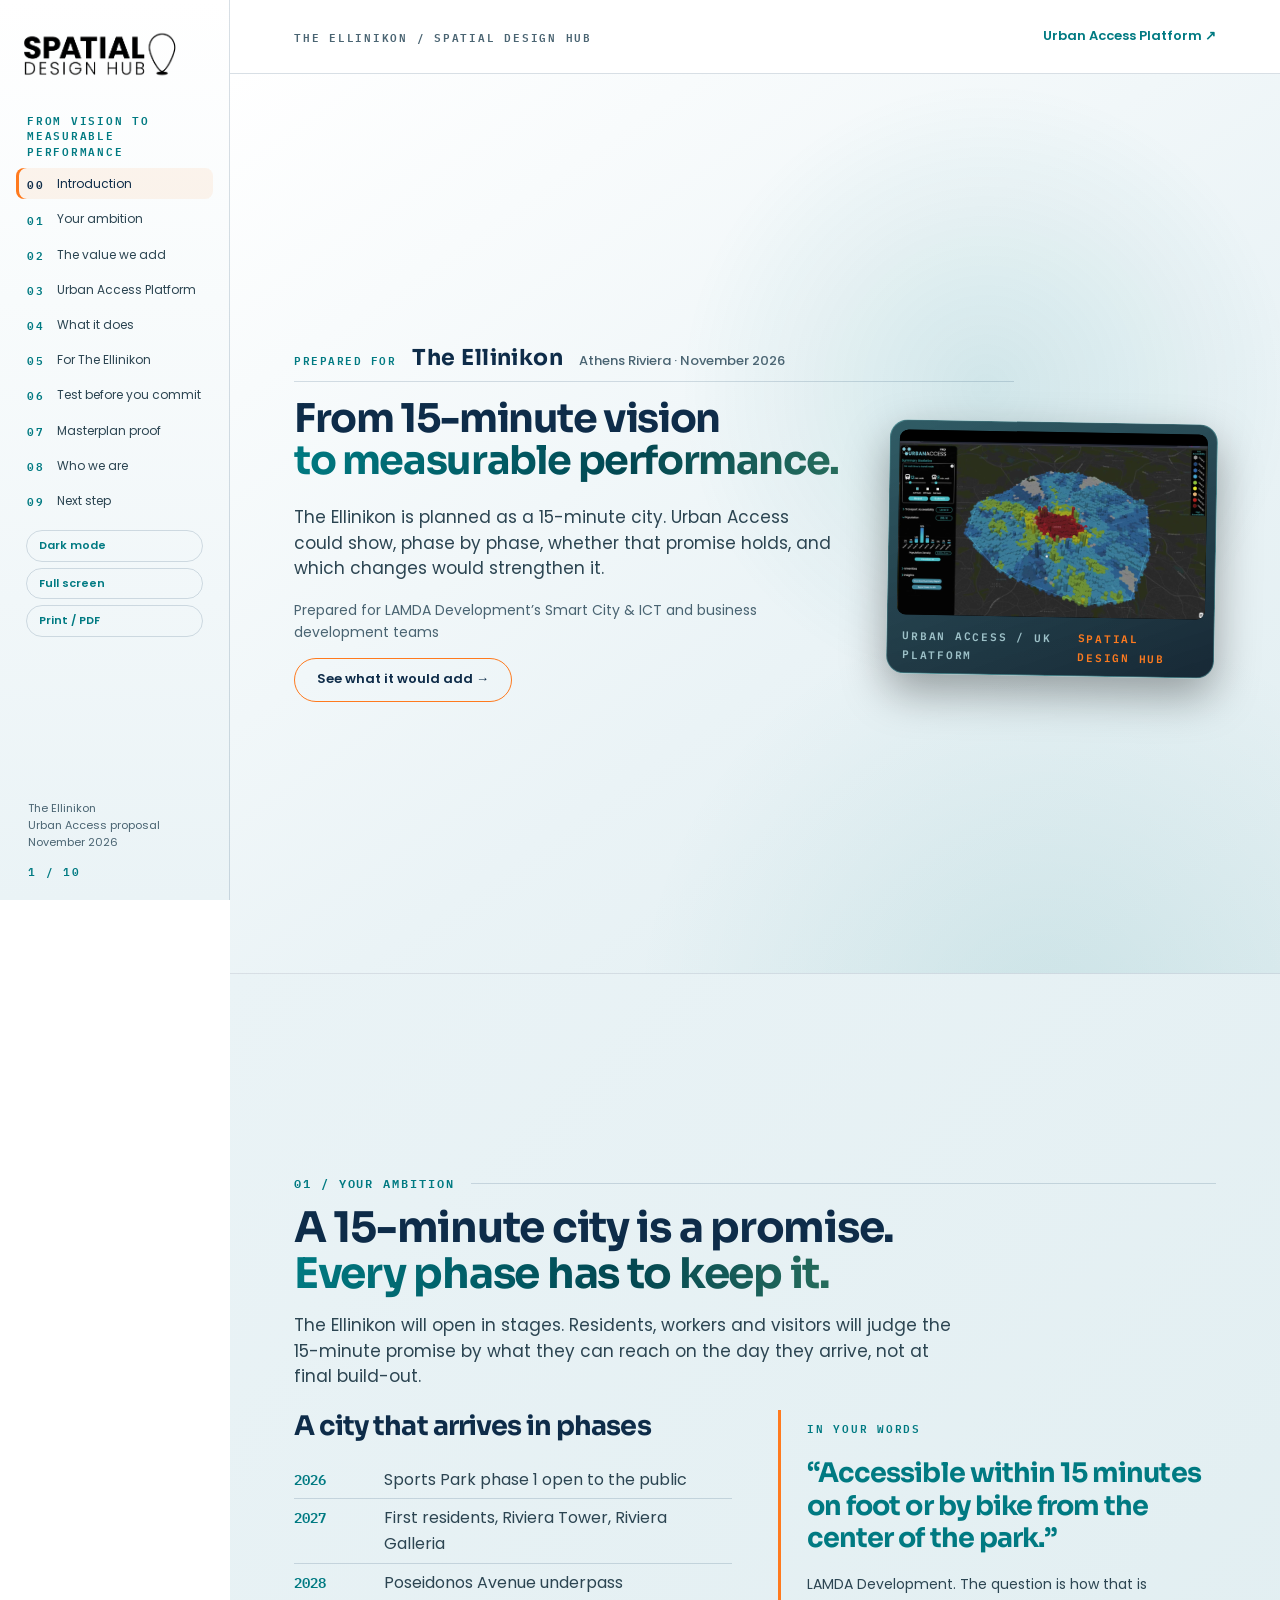
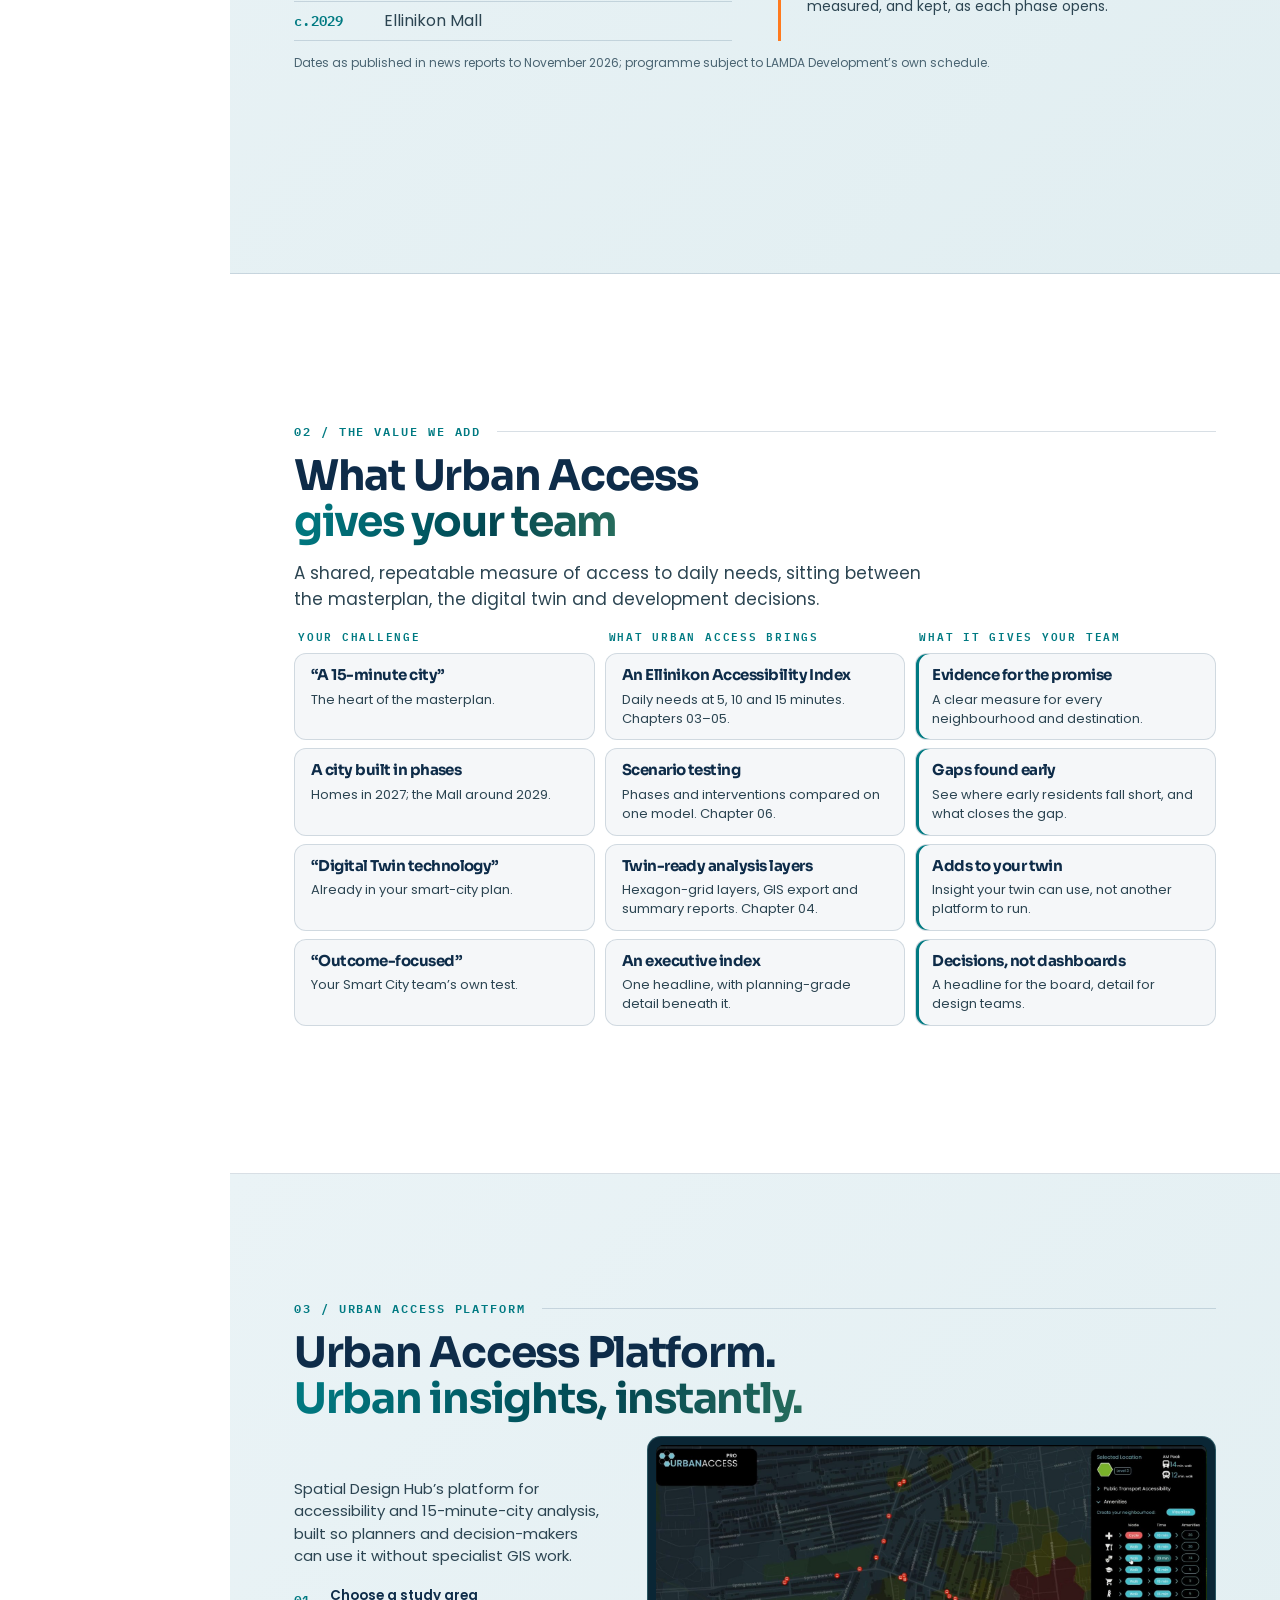
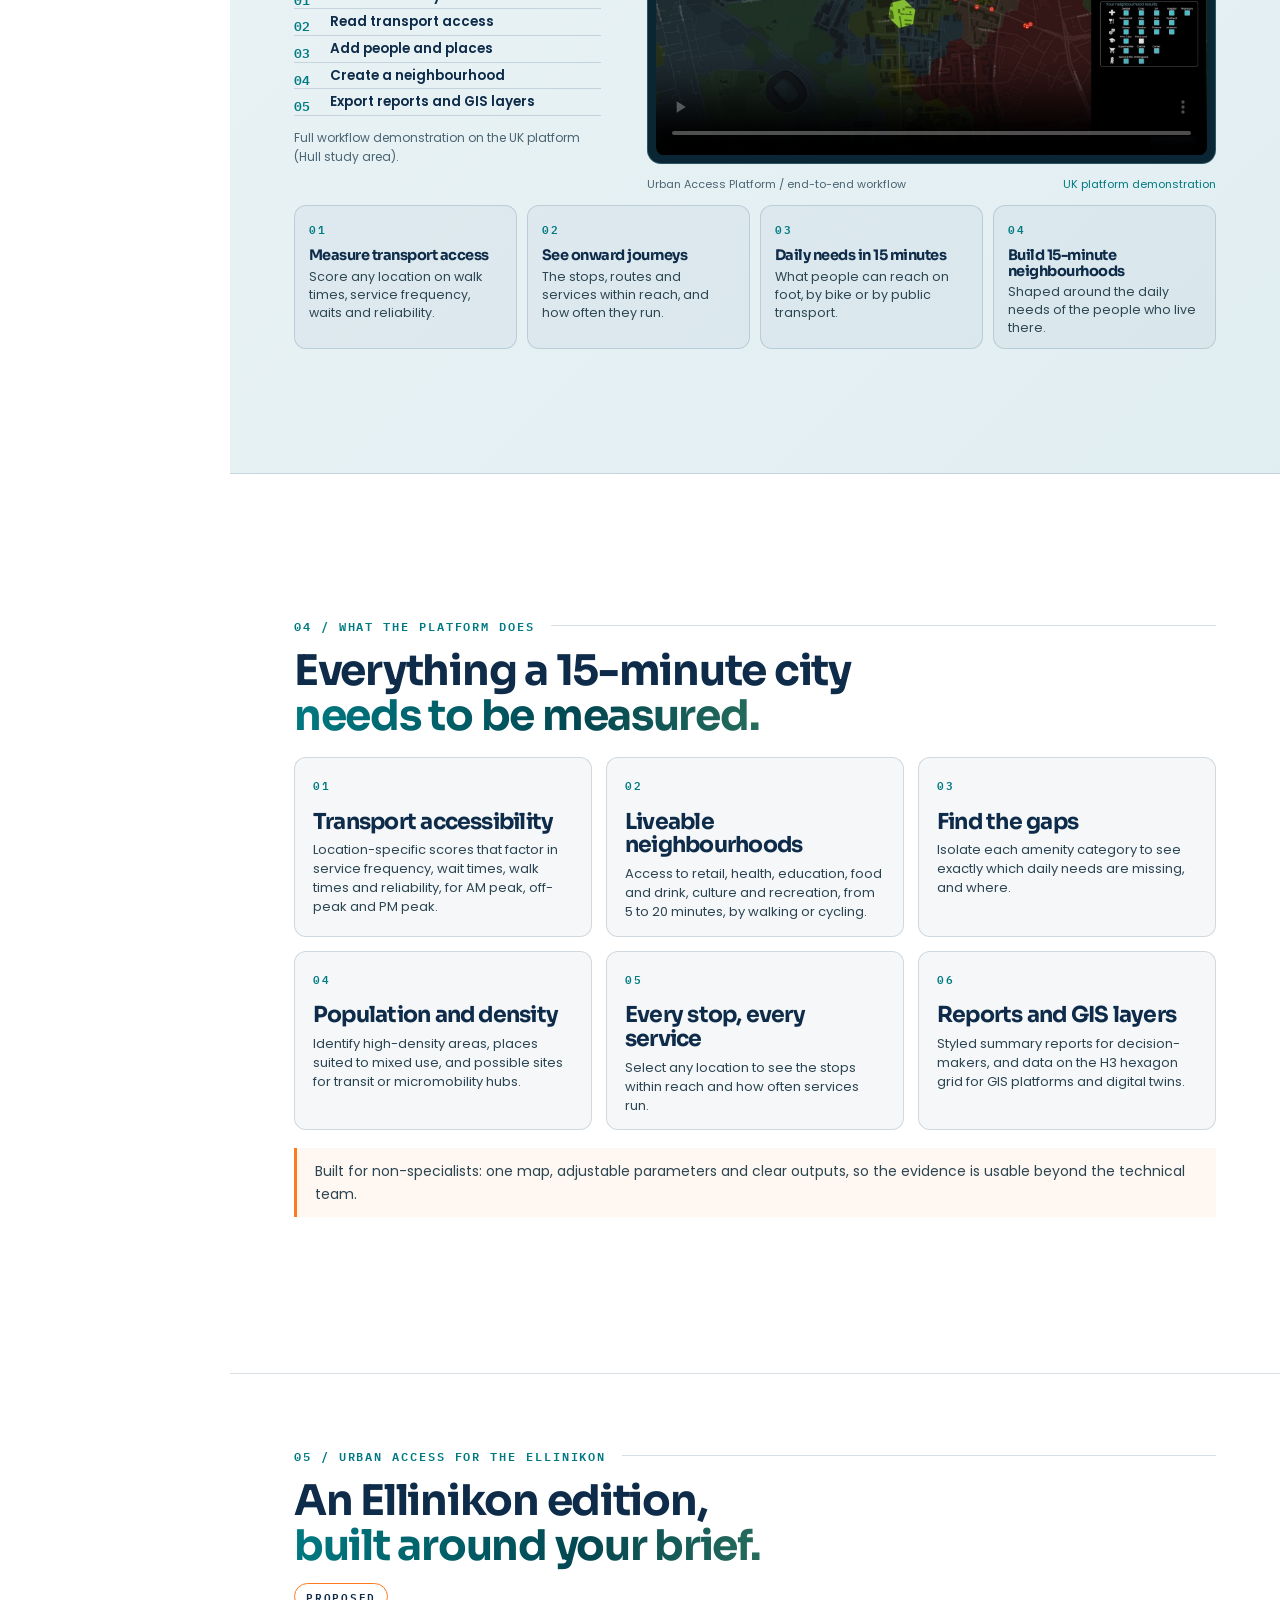
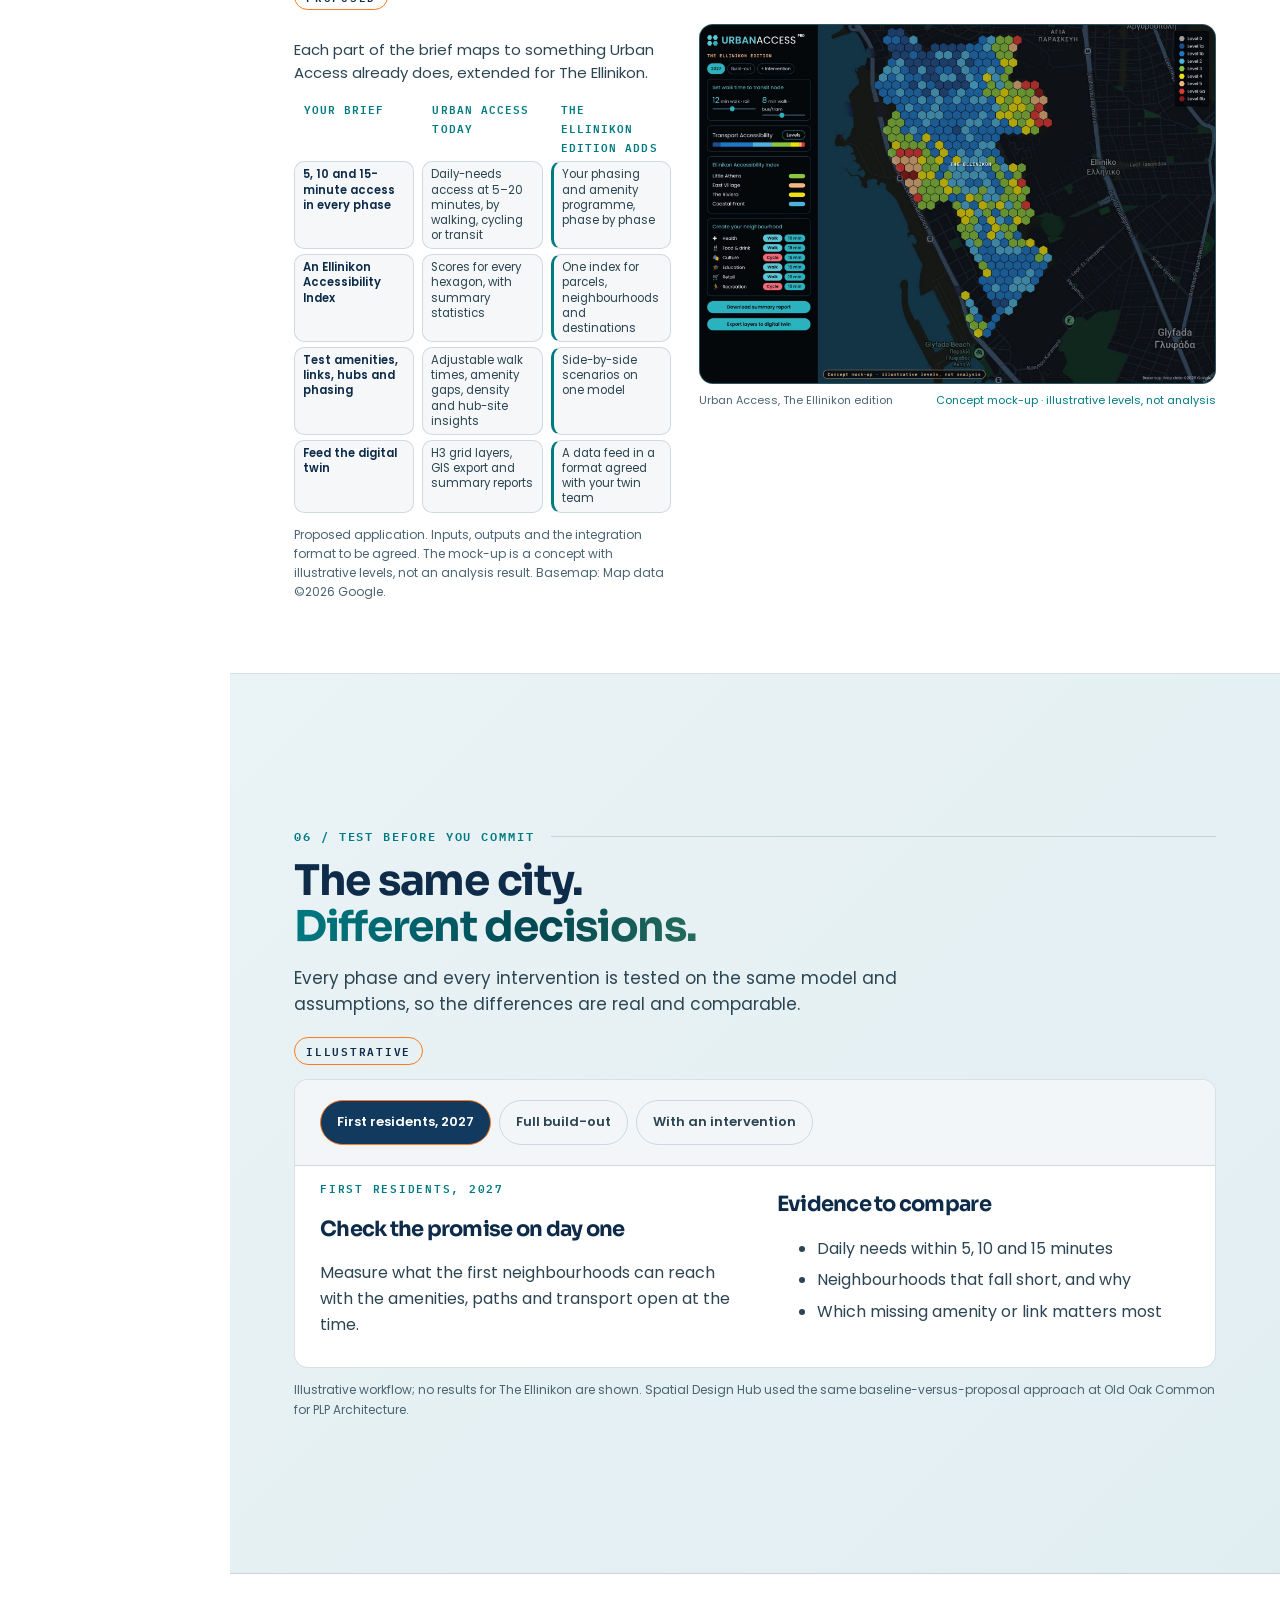
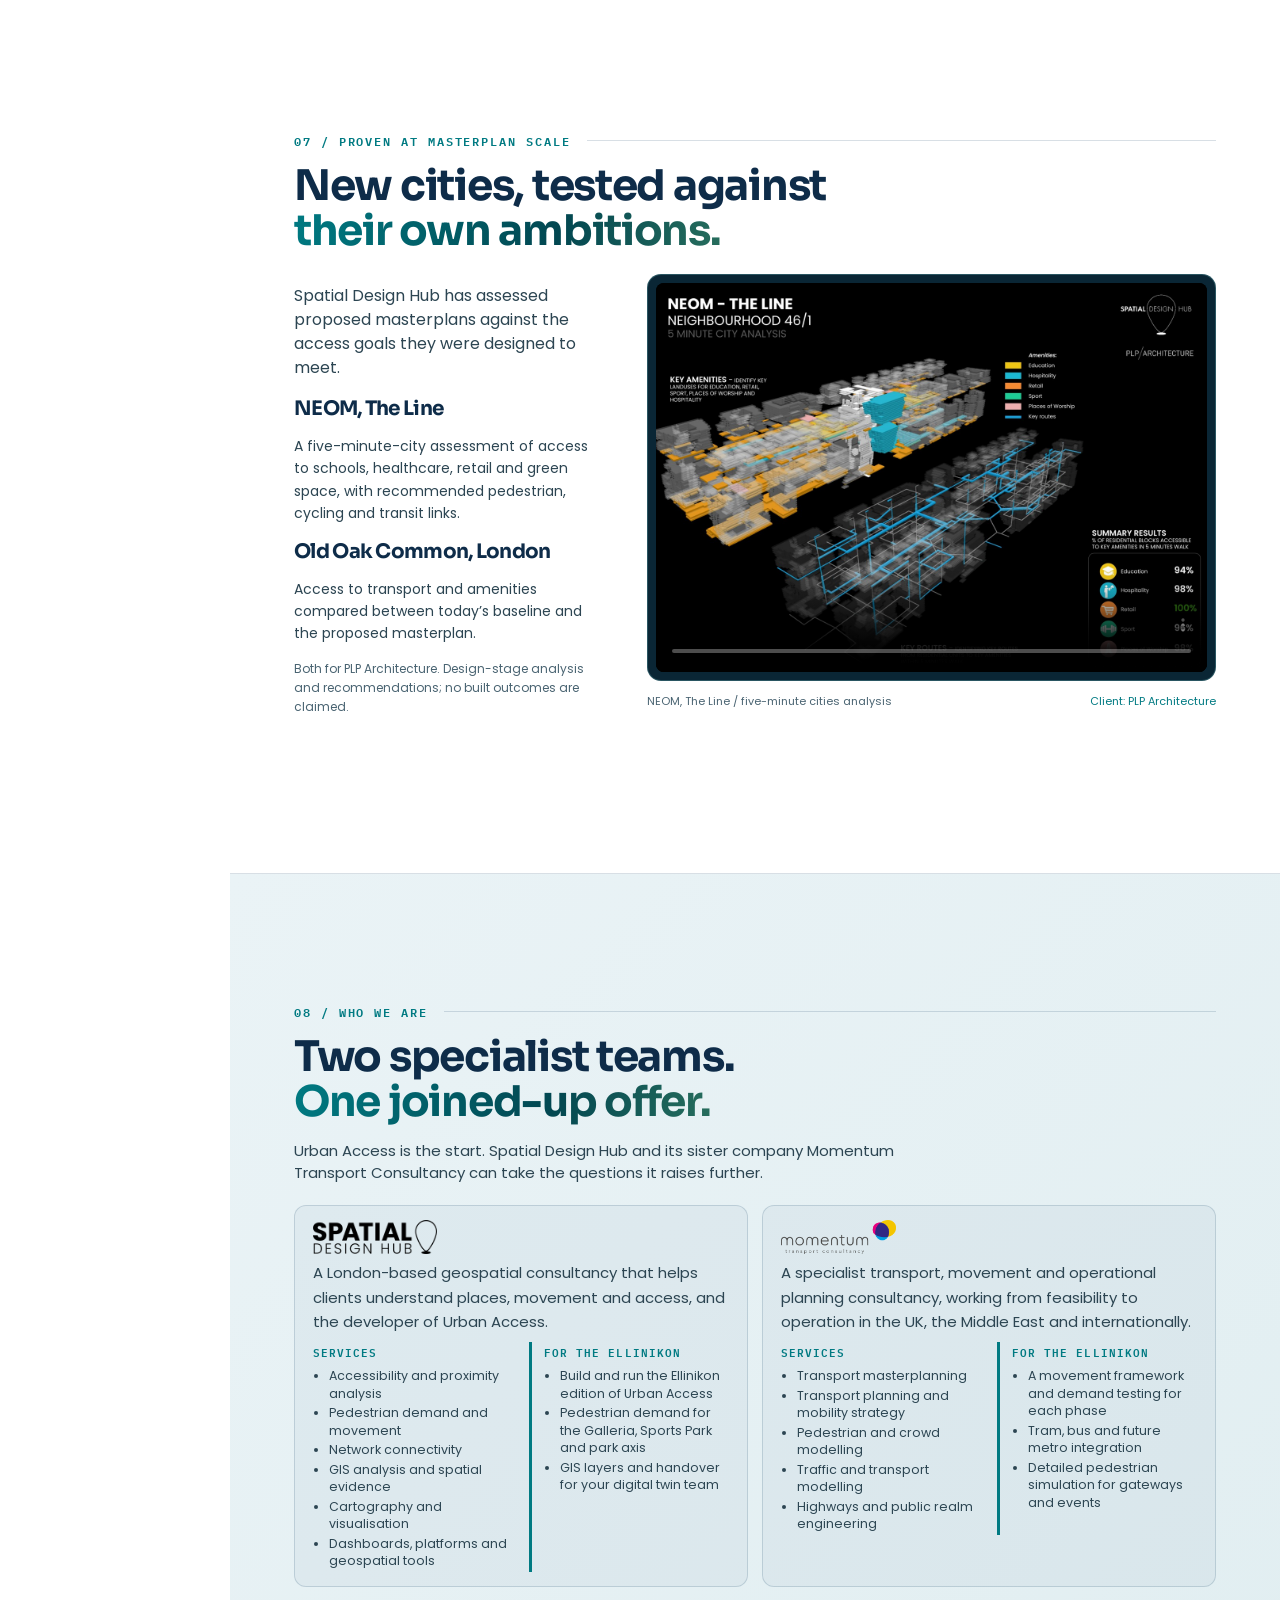
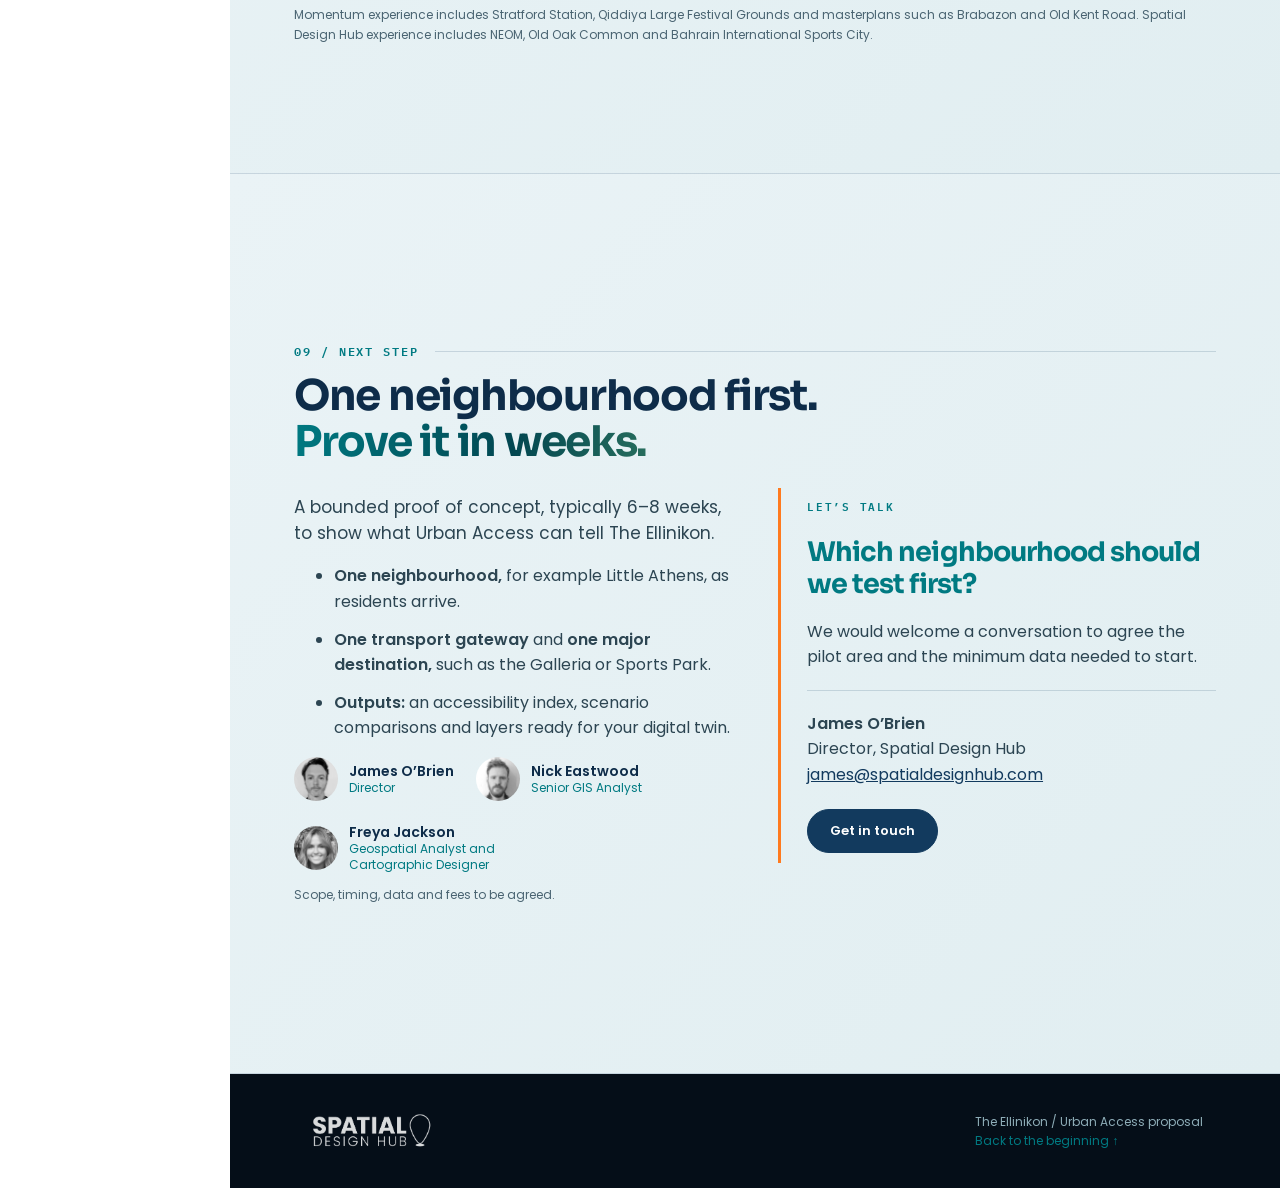
==== ellinikon-urban-access/index.html @ 283152d0 "Add files via upload" ====
<!doctype html><html lang="en-GB" data-theme="light"><head><meta charset="utf-8"><meta name="viewport" content="width=device-width,initial-scale=1"><meta name="theme-color" content="#FFFFFF"><title>Urban Access for The Ellinikon</title><meta name="description" content="Spatial Design Hub for The Ellinikon: a proposed project-specific Urban Access platform to measure and test 15-minute-city access, phase by phase."><style>
:root{--navy:#0A1D33;--deep:#05060A;--blue:#123A5E;--teal:#007A82;--light-teal:#66AFB4;--amber:#FF7A1E;--paper:#F2F4F6;--body:#C9D6E8;--muted:#8FA3C4;--line:rgba(150,212,221,.2)}
*{box-sizing:border-box}html{scroll-behavior:smooth}body{margin:0;background:var(--deep);color:var(--paper);font:400 16px/1.6 Manrope,Inter,Arial,sans-serif}button,a{font:inherit}button{cursor:pointer}a{color:inherit;text-decoration:none}img{max-width:100%;display:block}button:focus-visible,a:focus-visible{outline:2px solid var(--amber);outline-offset:4px}::selection{background:var(--amber);color:var(--deep)}
.skip{position:absolute;left:-9999px;top:1rem;background:var(--amber);color:#081c2a;padding:.5rem 1rem;z-index:100}.skip:focus{left:1rem}
.shell{display:grid;grid-template-columns:230px minmax(0,1fr)}.rail{position:sticky;top:0;height:100vh;padding:28px 18px;background:linear-gradient(180deg,#0A1D33,#071521);border-right:1px solid var(--line);display:flex;flex-direction:column;z-index:20}.brand img{width:168px;height:auto}.rail-label,.eyebrow,.tag,.micro{font:700 11px/1.4 'IBM Plex Mono',monospace;letter-spacing:.17em;text-transform:uppercase}.rail-label{color:var(--light-teal);margin:44px 11px 18px}.chapter-nav{display:grid;gap:4px}.chapter-nav a{display:flex;gap:12px;align-items:center;padding:10px 12px;border-radius:8px;color:#B8CBD5;font-size:13px;transition:.2s}.chapter-nav a span{color:var(--light-teal);font:500 11px 'IBM Plex Mono',monospace}.chapter-nav a:hover,.chapter-nav a.active{background:rgba(0,122,130,.25);color:#fff}.chapter-nav a.active{box-shadow:inset 3px 0 var(--amber)}.rail-foot{margin-top:auto;color:#7FA7B4;font-size:11px;line-height:1.55;padding:12px}
main{min-width:0}.topbar{height:74px;display:flex;align-items:center;justify-content:space-between;padding:0 clamp(24px,5vw,86px);border-bottom:1px solid var(--line);background:rgba(5,12,20,.8)}.topbar .micro{color:#A3C1C8}.topbar a{color:var(--light-teal);font-size:13px;font-weight:700}.topbar a:hover{color:var(--amber)}
.section{position:relative;padding:clamp(72px,9vw,140px) clamp(24px,6vw,110px);border-bottom:1px solid var(--line);overflow:hidden}.wrap{max-width:1200px;margin:auto}.hero{min-height:calc(100vh - 74px);display:flex;align-items:center;background:radial-gradient(circle at 72% 35%,rgba(0,122,130,.32),transparent 30%),linear-gradient(145deg,#0A1D33 0%,#071725 55%,#032D39 100%)}.hero:after{content:"";position:absolute;inset:auto -20% -55% 35%;height:100%;background:radial-gradient(ellipse,rgba(0,122,130,.25),transparent 65%);pointer-events:none}.hero-grid{display:grid;grid-template-columns:1fr .9fr;gap:7%;align-items:center;width:100%}.eyebrow{color:var(--light-teal);margin-bottom:22px}.hero h1,h2,h3{font-family:Sora,Manrope,Arial,sans-serif;line-height:1.08;letter-spacing:-.035em}.hero h1{font-size:clamp(46px,6vw,90px);margin:0 0 22px;max-width:850px}.hero h1 em{font-style:normal;color:#86D2D0}.lead{font-size:clamp(18px,1.6vw,23px);line-height:1.5;color:#D1E6E8;max-width:660px}.hero-copy{color:var(--body);max-width:650px}.actions{display:flex;gap:12px;flex-wrap:wrap;margin-top:32px}.btn{display:inline-flex;align-items:center;gap:12px;border:1px solid var(--amber);background:var(--amber);color:#10283A;padding:13px 19px;border-radius:6px;font-weight:800;font-size:13px}.btn:hover{background:#FF9B58}.btn.secondary{background:transparent;color:#fff;border-color:#6CAFB4}.btn.secondary:hover{background:rgba(102,175,180,.12)}.arrow{font-size:19px;line-height:1}
.hero-panel{border:1px solid rgba(130,221,219,.34);background:linear-gradient(160deg,rgba(11,61,72,.82),rgba(5,22,36,.92));border-radius:18px;padding:12px;box-shadow:0 30px 80px #0008;transform:rotate(1.4deg)}.hero-panel img{border-radius:9px}.panel-foot{display:flex;align-items:center;justify-content:space-between;padding:10px 6px 1px;color:#9EC1C8;font:11px 'IBM Plex Mono',monospace}.panel-foot strong{color:var(--amber)}
.section-label{display:flex;align-items:center;gap:16px;color:var(--light-teal);font:700 12px 'IBM Plex Mono',monospace;letter-spacing:.12em;text-transform:uppercase;margin-bottom:18px}.section-label:after{content:"";height:1px;background:var(--line);flex:1}.section h2{font-size:clamp(34px,4vw,58px);margin:0 0 24px;max-width:850px}.section-intro{color:#B9CFD6;font-size:19px;max-width:840px;margin:0 0 40px}.dark{background:#091827}.tealwash{background:linear-gradient(135deg,#0A1D33,#06323D 75%,#092333)}.card-grid{display:grid;grid-template-columns:repeat(3,1fr);gap:14px}.card{border:1px solid var(--line);border-radius:12px;padding:27px;background:rgba(255,255,255,.035)}.card .num{font:700 11px 'IBM Plex Mono',monospace;color:var(--amber)}.card h3{font-size:22px;margin:20px 0 12px}.card p{color:var(--body);margin:0;font-size:14px}.card ul{color:var(--body);padding-left:17px;font-size:14px}.card li{margin:7px 0}.flow{display:flex;align-items:stretch;gap:6px;margin-top:28px}.flow div{flex:1;padding:16px;border-top:2px solid var(--teal);background:rgba(0,122,130,.12);font-size:13px}.flow strong{display:block;color:#B2E7E2;margin-bottom:5px}.flow .point{color:var(--amber)}
.explorer{display:grid;grid-template-columns:320px 1fr;min-height:520px;border:1px solid rgba(102,175,180,.36);border-radius:16px;overflow:hidden;background:#071824}.explorer-control{padding:30px;background:#0B2532;border-right:1px solid var(--line)}.explorer-control h3{font-size:23px;margin:8px 0 13px}.explorer-control p{color:var(--body);font-size:14px}.layers{display:grid;gap:9px;margin:24px 0}.layer-btn{width:100%;text-align:left;background:transparent;border:1px solid var(--line);border-radius:7px;padding:11px 13px;color:#BED1D8;font-size:13px;display:flex;align-items:center;gap:10px}.layer-btn:before{content:"";width:9px;height:9px;border-radius:50%;border:1px solid var(--light-teal)}.layer-btn.on{border-color:var(--light-teal);background:rgba(0,122,130,.22);color:white}.layer-btn.on:before{background:#72D1C6}.explorer-stage{position:relative;min-height:520px;overflow:hidden;background:radial-gradient(circle at 50% 45%,#0E3B43,#071B2C 65%)}.explorer-stage svg{width:100%;height:100%;position:absolute;inset:0}.legend{position:absolute;bottom:20px;right:20px;border:1px solid var(--line);border-radius:8px;background:#081b2de6;padding:12px 16px;color:#B5CBD0;font-size:12px}.legend b{display:block;color:white;margin-bottom:3px}.map-note{position:absolute;top:18px;right:18px;font:10px 'IBM Plex Mono',monospace;letter-spacing:.1em;text-transform:uppercase;color:#ADD5D6;background:#0A2432d9;border:1px solid var(--line);padding:6px 9px;border-radius:5px}.map-label{fill:#E6F4F3;font:600 13px Arial,sans-serif;paint-order:stroke;stroke:#07303E;stroke-width:4px}.map-layer{transition:opacity .3s}.map-layer.off{opacity:0}
.split{display:grid;grid-template-columns:1fr 1fr;gap:5%;align-items:center}.image-frame{border:1px solid var(--line);padding:8px;border-radius:13px;background:#092735;box-shadow:0 22px 60px #0005}.image-frame img{border-radius:6px}.caption{color:#9DB4BF;font-size:12px;margin-top:12px}.quote{border-left:3px solid var(--amber);padding-left:22px;color:#D5E8E7;font-size:19px}.tabs{display:flex;gap:6px;margin:25px 0 18px}.tab{border:1px solid var(--line);background:transparent;color:#C5D8DB;border-radius:6px;padding:8px 13px;font-size:13px}.tab[aria-selected=true]{background:var(--teal);border-color:var(--teal);color:white}.tab-panel[hidden]{display:none}.metric-line{display:grid;grid-template-columns:repeat(3,1fr);gap:10px;margin-top:25px}.metric-line div{border-top:1px solid var(--line);padding-top:12px;color:#B9D1D4;font-size:13px}.metric-line b{display:block;color:#fff;font-size:15px}
.video-wrap{position:relative;border:1px solid rgba(102,175,180,.35);padding:8px;background:#0A2635;border-radius:14px}.video-wrap video{display:block;width:100%;aspect-ratio:5/3;object-fit:contain;background:#000;border-radius:8px}.proof{display:grid;grid-template-columns:.65fr 1.35fr;gap:7%;align-items:center}.proof p{color:var(--body)}.small-label{font:700 11px 'IBM Plex Mono',monospace;color:var(--amber);text-transform:uppercase;letter-spacing:.12em}
.terms{display:grid;grid-template-columns:1fr 1fr;gap:16px}.term{border-top:1px solid var(--line);padding:20px 0}.term b{color:#fff;display:block;margin-bottom:5px}.term p{color:var(--body);margin:0;font-size:14px}.fee{font-size:clamp(55px,7vw,98px);font-weight:800;font-family:Sora,Arial,sans-serif;letter-spacing:-.06em;line-height:1}.fee span{font-size:17px;color:var(--body);letter-spacing:0}.fee-grid{display:grid;grid-template-columns:repeat(3,1fr);gap:12px;margin-top:30px}.fee-grid div{border:1px solid var(--line);padding:20px;border-radius:8px;background:#092736}.fee-grid strong{display:block;font-size:27px;color:#fff}.fee-grid small{display:block;color:#A8C5C8;margin-top:8px}.notice{border-left:3px solid var(--amber);padding:12px 18px;background:rgba(255,122,30,.08);color:#D6E2E2;font-size:14px;margin-top:28px}.end{background:linear-gradient(135deg,#0A1D33,#032D39);padding-bottom:120px}.end h2{max-width:800px}.footer{display:flex;justify-content:space-between;gap:20px;padding:30px clamp(24px,6vw,110px);background:#050E18;color:#8EADB8;font-size:12px}.footer img{width:130px;opacity:.85}
@media(max-width:1050px){.shell{grid-template-columns:1fr}.rail{height:auto;position:sticky;padding:10px 18px;flex-direction:row;align-items:center;gap:18px}.brand img{width:120px}.rail-label,.rail-foot{display:none}.chapter-nav{display:flex;overflow:auto;gap:2px}.chapter-nav a{white-space:nowrap;font-size:11px}.topbar{display:none}.hero{min-height:85vh}.hero-grid{grid-template-columns:1fr 1fr}}
@media(max-width:720px){.rail{position:relative;display:block}.chapter-nav{margin-top:8px}.chapter-nav a{padding:7px}.hero-grid,.split,.proof,.explorer{grid-template-columns:1fr}.hero{min-height:0}.hero-panel{transform:none;margin-top:22px}.card-grid,.fee-grid,.terms,.metric-line{grid-template-columns:1fr}.flow{display:grid}.explorer-control{border-right:0;border-bottom:1px solid var(--line)}.explorer-stage{min-height:390px}.section{padding:70px 20px}.footer{display:block}.footer img{margin-bottom:15px}}
@media(prefers-reduced-motion:reduce){html{scroll-behavior:auto}.reveal{transition:none;opacity:1;transform:none}}

.footer{align-items:center;flex-wrap:wrap}.partner-logos{display:flex;align-items:center;gap:30px;flex-wrap:wrap}.footer .partner-logos img{width:150px;height:62px;object-fit:contain;margin:0;opacity:1}.footer .partner-logos .layer-logo{width:180px}.footer .partner-logos .greengage-logo{width:170px}@media(max-width:720px){.partner-logos{gap:22px;margin-bottom:22px}.footer .partner-logos img{width:130px;height:52px}.footer .partner-logos .layer-logo{width:160px}.footer .partner-logos .greengage-logo{width:150px}}

.hero-layout{display:grid;grid-template-columns:1fr 1fr;gap:5%;align-items:center}.hero h1{font-size:clamp(44px,5vw,76px)}.hero-panel{transform:rotate(1deg);padding:9px}.hero-image{width:100%;border-radius:9px}.sub{color:var(--muted);font-size:14px}.section-title{font-size:clamp(34px,4vw,58px)!important}.section-title em{color:#86D2D0;font-style:normal}.lead{color:#D1E6E8}.section>.wrap>.lead{margin-bottom:38px}.card-grid{margin:30px 0}.card h2,.card h3{font-size:22px}.card p{font-size:15px;line-height:1.65}.split h3{font-size:27px;line-height:1.2;margin:0 0 18px}.split p,.split li{color:var(--body)}li{margin:12px 0}.statement{border-left:3px solid var(--amber);padding:10px 0 10px 26px}.statement h3{color:#86D2D0}.small{color:var(--muted);font-size:12px;line-height:1.7;margin:25px 0 0}.demo-layout{display:grid;grid-template-columns:.8fr 1.2fr;gap:5%;align-items:center}.demo-layout .lead{font-size:19px}.demo-layout h3{font-size:20px;line-height:1.25;margin:24px 0 10px}.demo-layout p{color:var(--body);font-size:15px;line-height:1.7}.demo-layout p.small{font-size:12px}.demo-layout figure{margin:0}.video-wrap video{aspect-ratio:auto;max-height:none}figcaption{display:flex;justify-content:space-between;gap:12px;color:var(--muted);font-size:11px;margin-top:12px}figcaption span{color:var(--light-teal)}.scenario{border:1px solid var(--line);border-radius:14px;background:#071824;overflow:hidden}.scenario-controls{display:flex;gap:8px;flex-wrap:wrap;padding:20px 25px;border-bottom:1px solid var(--line);background:#0B2532}.scenario-controls button{border:1px solid var(--line);border-radius:6px;background:transparent;color:var(--body);padding:11px 16px;font-size:13px}.scenario-controls button[aria-pressed=true]{background:var(--blue);border-color:var(--amber);color:#fff}.scenario .split{padding:30px}.scenario h3{font-size:25px}.rail-tools{display:grid;gap:8px;margin:22px 10px 0}.rail-tools button{background:transparent;color:var(--light-teal);border:1px solid var(--line);padding:8px 12px;border-radius:5px;font-size:11px;text-align:left}.rail-tools button:hover{border-color:var(--amber)}.rail-label{margin-top:32px}.chapter-nav a{font-size:12px;padding:8px 11px}.chapter-nav a.active{color:#fff}.topbar a{cursor:pointer}.footer a{color:var(--light-teal)}@media(max-width:1050px){.rail-tools{display:none}.chapter-nav a{font-size:11px}.hero-layout{grid-template-columns:1fr 1fr}}@media(max-width:720px){.hero-layout,.demo-layout{grid-template-columns:1fr}.hero h1{font-size:46px}.demo-layout figure{margin-top:24px}.scenario .split{padding:22px}.scenario-controls{padding:16px}.scenario-controls button{flex:1;min-width:130px}.section-title{font-size:37px!important}.section{padding:65px 22px}figcaption{flex-wrap:wrap}}@media print{.rail,.topbar,.shell{display:block}.section{break-inside:avoid;print-color-adjust:exact}.hero{min-height:0}.section{padding:40px}}

.js .reveal{opacity:0;transform:translateY(20px);transition:opacity .7s,transform .7s}.reveal{opacity:1;transform:none}.js .reveal.visible{opacity:1;transform:none}
.hero-panel video{display:block;width:100%;border-radius:9px;background:#000}.print-poster{display:none}.example{font:500 12px/1.5 'IBM Plex Mono',monospace;color:var(--light-teal)!important;letter-spacing:.04em;margin-top:16px!important}.inset{max-width:300px;margin:6px 0 4px}.contact a{color:var(--amber)}#counter{display:block;margin-top:10px;color:var(--light-teal);font:500 11px 'IBM Plex Mono',monospace;letter-spacing:.12em}hr{border:0;border-top:1px solid var(--line);margin:20px 0}.demo-layout{grid-template-columns:.7fr 1.3fr}.section{scroll-margin-top:0}
@media(min-width:1051px){.section{min-height:100vh;display:flex;align-items:center}.section>.wrap{width:100%}}
@media(max-width:1050px){.shell{grid-template-columns:minmax(0,1fr)}.rail{top:0;min-width:0}.rail-foot{display:none}}
@media(min-width:1051px) and (max-height:900px){.rail{padding:20px 16px;overflow:auto}.rail-label{margin:22px 11px 10px}.chapter-nav a{padding:6px 11px}.rail-tools{margin-top:14px;gap:6px}.rail-tools button{padding:6px 12px}.rail-foot{padding:10px 12px 0}.section{padding:44px clamp(24px,5vw,80px)}.section-title{font-size:clamp(30px,3.3vw,46px)!important;margin-bottom:14px!important}.section-label{margin-bottom:12px}.lead{font-size:18px}.section>.wrap>.lead{margin-bottom:20px}.card-grid{margin:18px 0}.card{padding:20px}.card h3{margin:12px 0 8px}.demo-layout h3{margin:14px 0 6px}.demo-layout p{font-size:14px;line-height:1.6}.demo-layout .lead{font-size:17px}.video-wrap video{max-height:56vh}.inset{max-width:200px}.small{margin-top:12px}.scenario .split{padding:20px 25px}.notice{margin-top:14px}.hero h1{font-size:clamp(40px,4.4vw,64px)}}
@media(max-width:720px){.demo-layout{grid-template-columns:1fr}}
@media(prefers-reduced-motion:reduce){.js .reveal{opacity:1;transform:none;transition:none}}
@media print{@page{size:A4 landscape;margin:0}.rail,.topbar,.skip,.btn,.scenario-controls,.footer{display:none!important}.shell{display:block}body{background:#0A1D33;-webkit-print-color-adjust:exact;print-color-adjust:exact}.section{min-height:0!important;height:auto;break-after:page;break-inside:avoid;padding:14mm 16mm!important;display:block!important}.js .reveal{opacity:1!important;transform:none!important}video{display:none!important}.print-poster{display:block!important;width:100%;border-radius:8px}.hero-panel{transform:none}.section-title{font-size:36px!important}.lead{font-size:17px}.card-grid{grid-template-columns:repeat(3,1fr)}.demo-layout,.hero-layout,.split{grid-template-columns:.8fr 1.2fr}}

@font-face{font-family:'Sora';font-style:normal;font-weight:600 700;font-display:swap;src:url([data-uri]) format('woff2')}
@font-face{font-family:'Poppins';font-style:normal;font-weight:400;font-display:swap;src:url([data-uri]) format('woff2')}
@font-face{font-family:'Poppins';font-style:normal;font-weight:500;font-display:swap;src:url([data-uri]) format('woff2')}
@font-face{font-family:'Poppins';font-style:normal;font-weight:600;font-display:swap;src:url([data-uri]) format('woff2')}
@font-face{font-family:'IBM Plex Mono';font-style:normal;font-weight:500;font-display:swap;src:url([data-uri]) format('woff2')}
@font-face{font-family:'IBM Plex Mono';font-style:normal;font-weight:600;font-display:swap;src:url([data-uri]) format('woff2')}
/* ===== Spatial Design Hub Visual Guidelines (Oct 2026) ===== */
:root{--accent:#F5B82E;--amber:#F5B82E;--gold:#F5B82E;--head:'Sora','Poppins',Arial,sans-serif;--text:'Poppins','Helvetica Neue',Arial,sans-serif;--mono:'IBM Plex Mono',ui-monospace,Menlo,monospace;--line:rgba(143,163,196,.22);--panel:rgba(255,255,255,.045)}
body{font-family:var(--text)}h1,h2,h3,.hero h1,.section-title,.card h3,.fee{font-family:var(--head);font-weight:700}.section-title{letter-spacing:-.03em}.hero h1{letter-spacing:-.035em}
.rail-label,.eyebrow,.tag,.micro,.section-label,.small-label,.card .num,.chapter-nav a span,.panel-foot,.example,#counter,.chip{font-family:var(--mono)!important;font-weight:600!important;letter-spacing:.16em!important;text-transform:uppercase}
.example{font-size:11px!important}
button:focus-visible,a:focus-visible,video:focus-visible{outline:2px solid var(--accent);outline-offset:3px}::selection{background:var(--accent);color:#0A1D33}
.chapter-nav a.active{background:rgba(245,184,46,.10);box-shadow:inset 3px 0 var(--accent);color:#fff}.chapter-nav a.active span{color:var(--accent)}
.card{border-radius:12px;background:var(--panel);box-shadow:none}.card .num{color:var(--light-teal)}
.hero-panel{box-shadow:0 18px 44px rgba(0,0,0,.35)}.image-frame{box-shadow:none}
.notice{border-left-color:var(--accent);background:rgba(245,184,46,.07)}.statement{border-left-color:var(--accent)}
.btn{display:inline-flex;align-items:center;gap:10px;min-height:44px;background:transparent;color:var(--accent);border:1.5px solid var(--accent);border-radius:999px;padding:11px 22px;font:600 13px/1.4 var(--text);transition:background .22s ease,color .22s ease,transform .22s ease}
.btn:hover{background:rgba(245,184,46,.38);color:#F2F4F6;transform:translateY(-2px)}
.btn.primary{background:#123A5E;border-color:#123A5E;color:#F2F4F6}.btn.primary:hover{background:#889CAE;border-color:#889CAE;color:#0A1D33}
.chip{display:inline-block;font-size:11px!important;color:var(--accent);border:1px solid var(--accent);border-radius:999px;padding:4px 11px;margin-bottom:14px}
.scenario-controls button{border-radius:999px;font-family:var(--text);font-weight:600}.scenario-controls button[aria-pressed=true]{background:#123A5E;border-color:var(--accent)}
.rail-tools button{border-radius:999px;font-family:var(--text);font-weight:600}
.contact a{color:var(--accent)}.actions{display:flex;gap:12px;flex-wrap:wrap;margin-top:22px}
.js .reveal{transform:translateY(18px)}
@media(prefers-reduced-motion:reduce){.btn,.btn:hover{transition:none;transform:none}}
/* Animated heading gradient: the teal second line of every heading drifts through the teal family. Off for reduced motion and print. */
@supports ((-webkit-background-clip:text) or (background-clip:text)){
.hero h1 em,.section-title em{background:linear-gradient(100deg,#66AFB4 0%,#86D2D0 22%,#C9ECEA 38%,#8BB6A2 55%,#66AFB4 75%,#86D2D0 100%);background-size:250% 100%;-webkit-background-clip:text;background-clip:text;-webkit-text-fill-color:transparent;color:transparent;animation:sdh-heading-flow 9s ease-in-out infinite alternate}
}
@keyframes sdh-heading-flow{from{background-position:0% 50%}to{background-position:100% 50%}}
@media(prefers-reduced-motion:reduce){.hero h1 em,.section-title em{animation:none;background-position:30% 50%}}
@media print{.hero h1 em,.section-title em{animation:none;background:none;-webkit-text-fill-color:#007A82;color:#007A82}}
/* Value map: client challenge -> Spatial Design Hub contribution -> value for their team */
.value-map{display:grid;gap:10px;margin-top:24px}.value-head,.value-row{display:grid;grid-template-columns:1fr 1fr 1fr;gap:10px}
.value-head span{font:600 11px var(--mono);letter-spacing:.16em;text-transform:uppercase;color:var(--light-teal);padding:0 4px}
.value-row>div{border:1px solid var(--line);border-radius:12px;padding:16px 20px;background:var(--panel)}.value-row>div:last-child{box-shadow:inset 3px 0 var(--light-teal)}
.value-row h3{font-size:17px;line-height:1.3;margin:0 0 6px}.value-row p{font-size:14px;line-height:1.55;margin:0;color:var(--body)}
@media(max-width:720px){.value-head{display:none}.value-row{grid-template-columns:1fr}.value-row>div:first-child:before{content:"Your challenge";display:block;font:600 10px var(--mono);letter-spacing:.16em;text-transform:uppercase;color:var(--light-teal);margin-bottom:6px}}
@media print{.value-head,.value-row{grid-template-columns:1fr 1fr 1fr}}

/* ===== Deck modes: set <html data-theme="dark|light|colour">. Dark is the default. ===== */
.logo-on-light{display:none!important}
[data-theme=light] .rail .logo-on-dark{display:none!important}[data-theme=light] .rail .logo-on-light{display:block!important}

/* ---- LIGHT: white/pale canvas, navy text, teal structure, amber accent as graphics only ---- */
[data-theme=light]{--accent:#FF7A1E;--amber:#FF7A1E;--paper:#0E2C49;--body:#2C4552;--muted:#4A6472;--line:rgba(18,58,94,.16);--panel:rgba(18,58,94,.04);--light-teal:#007A82}
[data-theme=light] body{background:#FFFFFF;color:#141413}
[data-theme=light] .rail{background:linear-gradient(180deg,#FFFFFF,#EAF3F6);border-right:1px solid var(--line)}
[data-theme=light] .chapter-nav a{color:#2C4552}[data-theme=light] .chapter-nav a span{color:#007A82}
[data-theme=light] .chapter-nav a:hover{background:rgba(0,122,130,.08);color:#0E2C49}
[data-theme=light] .chapter-nav a.active{background:rgba(255,122,30,.08);color:#0E2C49}[data-theme=light] .chapter-nav a.active span{color:#0E2C49}
[data-theme=light] .rail-foot{color:#4A6472}[data-theme=light] .rail-tools button{color:#007A82}
[data-theme=light] .topbar{background:rgba(255,255,255,.88)}[data-theme=light] .topbar .micro{color:#4A6472}[data-theme=light] .topbar a{color:#007A82}
[data-theme=light] .hero{background:radial-gradient(circle at 72% 35%,rgba(0,122,130,.12),transparent 32%),linear-gradient(145deg,#FFFFFF 0%,#EAF3F6 60%,#E1EEF1 100%)}
[data-theme=light] .hero:after{background:radial-gradient(ellipse,rgba(0,122,130,.10),transparent 65%)}
[data-theme=light] .dark{background:#FFFFFF}[data-theme=light] .tealwash,[data-theme=light] .end{background:linear-gradient(135deg,#EAF3F6,#E1EEF1)}
[data-theme=light] h1,[data-theme=light] h2,[data-theme=light] h3{color:#0E2C49}
[data-theme=light] .lead,[data-theme=light] .hero-copy,[data-theme=light] p,[data-theme=light] li,[data-theme=light] .card p,[data-theme=light] .split p,[data-theme=light] .split li,[data-theme=light] .demo-layout p{color:#2C4552}
[data-theme=light] .sub,[data-theme=light] .small,[data-theme=light] figcaption,[data-theme=light] .demo-layout p.small{color:#4A6472}
[data-theme=light] .eyebrow,[data-theme=light] .section-label,[data-theme=light] .rail-label,[data-theme=light] figcaption span,[data-theme=light] .example,[data-theme=light] #counter{color:#007A82!important}
[data-theme=light] .card{background:rgba(18,58,94,.04);border-color:var(--line)}[data-theme=light] .card .num{color:#007A82}
[data-theme=light] .statement h3{color:#007A82}[data-theme=light] .notice{background:rgba(255,122,30,.06);color:#2C4552}
[data-theme=light] .image-frame{background:#FFFFFF}
[data-theme=light] .btn{color:#0E2C49}[data-theme=light] .btn:hover{color:#0E2C49}
[data-theme=light] .chip{color:#0E2C49}
[data-theme=light] .scenario{background:#FFFFFF}[data-theme=light] .scenario-controls{background:#F3F6F8}[data-theme=light] .scenario-controls button{color:#2C4552}[data-theme=light] .scenario-controls button[aria-pressed=true]{background:#123A5E;color:#FFFFFF}
[data-theme=light] .contact a{color:#123A5E;text-decoration:underline}
[data-theme=light] .hero h1 em,[data-theme=light] .section-title em{background-image:linear-gradient(100deg,#007A82 0%,#024751 25%,#3E8564 50%,#007A82 75%,#024751 100%)}
@media print{[data-theme=light] body{background:#FFFFFF}}

/* ---- COLOUR: bright chapters in teal tint, olive tint, gold and amber; navy text; rail, topbar and media frames stay navy ---- */
[data-theme=colour] main{--body:#0E2C49;--muted:#0E2C49;--line:rgba(10,29,51,.22);--panel:rgba(255,255,255,.3);--light-teal:#0A1D33}[data-theme=colour] .topbar,[data-theme=colour] .footer{--light-teal:#66AFB4;--line:rgba(150,212,221,.2)}
[data-theme=colour] main>.section:nth-of-type(4n+2){background:linear-gradient(135deg,#66AFB4,#7DBAB9)}
[data-theme=colour] main>.section:nth-of-type(4n+3){background:linear-gradient(135deg,#8BB6A2,#9CC1AE)}
[data-theme=colour] main>.section:nth-of-type(4n){background:linear-gradient(135deg,#F5B82E,#F7C552)}
[data-theme=colour] main>.section:nth-of-type(4n+1){background:linear-gradient(135deg,#FF7A1E,#FF8B3A)}
[data-theme=colour] main>.section.hero{background:radial-gradient(circle at 78% 30%,rgba(245,184,46,.55),transparent 34%),linear-gradient(135deg,#66AFB4 0%,#8BB6A2 100%)}
[data-theme=colour] main>.section.end{background:linear-gradient(135deg,#F5B82E,#F7C552)}
[data-theme=colour] .hero:after{display:none}
[data-theme=colour] h1,[data-theme=colour] h2,[data-theme=colour] h3,[data-theme=colour] .statement h3{color:#0A1D33}
[data-theme=colour] .lead,[data-theme=colour] p,[data-theme=colour] li,[data-theme=colour] .card p,[data-theme=colour] .demo-layout p,[data-theme=colour] .split p,[data-theme=colour] .split li,[data-theme=colour] .sub,[data-theme=colour] .small,[data-theme=colour] figcaption,[data-theme=colour] .demo-layout p.small{color:#0E2C49}
[data-theme=colour] .eyebrow,[data-theme=colour] .section-label,[data-theme=colour] figcaption span,[data-theme=colour] .example,[data-theme=colour] .card .num{color:#0A1D33!important}
[data-theme=colour] .section-label:after{background:rgba(10,29,51,.25)}
[data-theme=colour] .card{background:rgba(255,255,255,.30);border-color:rgba(10,29,51,.16)}
[data-theme=colour] .notice{background:rgba(255,255,255,.32);color:#0E2C49;border-left-color:#0A1D33}
[data-theme=colour] .statement{border-left-color:#0A1D33}
[data-theme=colour] .btn,[data-theme=colour] .chip{color:#0A1D33;border-color:#0A1D33}[data-theme=colour] .btn:hover{background:rgba(10,29,51,.12);color:#0A1D33}
[data-theme=colour] .btn.primary{background:#0A1D33;border-color:#0A1D33;color:#FFFFFF}[data-theme=colour] .btn.primary:hover{background:#123A5E;color:#FFFFFF}
[data-theme=colour] .scenario{background:rgba(255,255,255,.32);border-color:rgba(10,29,51,.18)}[data-theme=colour] .scenario-controls{background:rgba(255,255,255,.25);border-bottom-color:rgba(10,29,51,.15)}[data-theme=colour] .scenario-controls button{color:#0A1D33;border-color:rgba(10,29,51,.3)}[data-theme=colour] .scenario-controls button[aria-pressed=true]{background:#0A1D33;color:#FFFFFF;border-color:#0A1D33}
[data-theme=colour] .contact a{color:#0A1D33;text-decoration:underline}
[data-theme=colour] .video-wrap,[data-theme=colour] .image-frame{background:#0A1D33;border-color:rgba(10,29,51,.4)}
[data-theme=colour] .hero h1 em,[data-theme=colour] .section-title em{background-image:linear-gradient(100deg,#0A1D33 0%,#024751 25%,#123A5E 50%,#0A1D33 75%,#024751 100%)}
@media print{[data-theme=colour] .hero h1 em,[data-theme=colour] .section-title em{-webkit-text-fill-color:#024751;color:#024751}[data-theme=light] .hero h1 em,[data-theme=light] .section-title em{-webkit-text-fill-color:#007A82;color:#007A82}}
[data-theme=light] .btn.primary,[data-theme=light] .btn.primary:hover{color:#FFFFFF}[data-theme=light] .btn.primary:hover{color:#0A1D33}



/* Shared deck additions */
.ref-card{display:flex;flex-direction:column}.ref-card .ref-img{width:100%;aspect-ratio:16/10;object-fit:contain;background:#0A1D33;border-radius:8px;margin-bottom:4px}
.ref-card h3{margin-top:14px!important}
.team{display:flex;gap:22px;flex-wrap:wrap;margin-top:26px}.team figure{margin:0;display:flex;gap:11px;align-items:center}.team img{width:54px;height:54px;border-radius:50%;object-fit:cover;filter:grayscale(1)}.team b{display:block;font-size:14px;color:#0E2C49;line-height:1.3}.team span{display:block;font-size:12px;color:#4A6472;line-height:1.35}
[data-theme=light] .flow div{background:rgba(0,122,130,.07)}[data-theme=light] .flow strong{color:#0E2C49}[data-theme=light] .flow span{color:#2C4552}.flow span{color:var(--body)}
.team b{color:#FFFFFF!important}.team span{color:var(--muted)}[data-theme=light] .team b{color:#0E2C49!important}
.statement blockquote{margin:0}.statement .quote-src{font-size:14px}
@media(min-width:1051px) and (max-height:900px){.ref-card .ref-img{aspect-ratio:16/8}.team{margin-top:14px}.team img{width:44px;height:44px}.flow{margin-top:16px}.flow div{padding:10px 14px}.value-row>div{padding:11px 16px}.value-row h3{font-size:15px}.value-row p{font-size:13px;line-height:1.45}.section{padding-top:28px!important;padding-bottom:28px!important}.lead{font-size:17px}.demo-layout .lead{font-size:16px;line-height:1.5}.demo-layout h3{margin:12px 0 4px}.scenario h3{font-size:21px}.scenario .split{padding:14px 25px}.scenario li{margin:6px 0}.value-map{margin-top:14px;gap:8px}}
@media print{.ref-card .ref-img{aspect-ratio:16/8}}
@media(min-width:1051px){.section{padding-top:56px;padding-bottom:56px}.hero-layout{grid-template-columns:1.25fr .75fr}.hero h1{font-size:clamp(40px,3.5vw,62px)}}
.team figcaption{display:block;margin:0}
@media print{[data-theme] .hero h1 em,[data-theme] .section-title em{background:none!important;-webkit-text-fill-color:#86D2D0!important;color:#86D2D0!important}[data-theme=light] .hero h1 em,[data-theme=light] .section-title em{-webkit-text-fill-color:#007A82!important;color:#007A82!important}.section{min-height:209mm!important;box-sizing:border-box}}
/* Ellinikon deck additions */
.mock-img{padding:0;overflow:hidden}.mock-img img{display:block;width:100%;height:auto;object-fit:contain}

.co-card{display:flex;flex-direction:column;gap:10px}.co-logo{height:46px;display:flex;align-items:center}.co-logo img{height:46px;width:auto;max-width:210px;object-fit:contain;margin:0}.co-card .m-dark{display:none}[data-theme=dark] .co-card .m-light{display:none}[data-theme=dark] .co-card .m-dark{display:block}
.co-sum{font-size:15px;line-height:1.5;margin:0}.co-cols{display:grid;grid-template-columns:1fr 1fr;gap:16px}.co-h{font:600 10.5px 'IBM Plex Mono',monospace;letter-spacing:.1em;text-transform:uppercase;color:#007A82;margin-bottom:6px}
.co-card ul{margin:0;padding-left:16px}.co-card li{font-size:13.5px;line-height:1.4;margin:3px 0}.co-for{border-left:3px solid #007A82;padding-left:12px}
[data-theme=dark] .co-h{color:#86D2D0}[data-theme=dark] .co-for{border-left-color:#66AFB4}
@media(max-width:720px){.co-cols{grid-template-columns:1fr}}
@media(min-width:1051px) and (max-height:900px){.co-logo,.co-logo img{height:34px}.co-sum{font-size:13.5px}.co-card li{font-size:12.5px;margin:2px 0}.co-card{gap:7px;padding:14px 18px}#beyond .lead{font-size:15px}}

.ask-layout{grid-template-columns:.95fr 1.3fr!important;align-items:start;gap:28px}
.ask-map{display:grid;gap:6px;margin-top:12px}.ask-head,.ask-row{display:grid;grid-template-columns:1fr 1fr 1fr;gap:8px}.ask-head span{font:600 10.5px 'IBM Plex Mono',monospace;letter-spacing:.1em;text-transform:uppercase;color:#007A82;padding:0 10px}
.ask-row>*{padding:9px 10px;border-radius:10px;background:var(--panel);border:1px solid var(--line);font-size:13px;line-height:1.4;color:var(--body)}.ask-row b{color:#0E2C49;font-weight:600}.ask-row span:last-child{border-left:3px solid #007A82}
[data-theme=dark] .ask-row b{color:#FFFFFF}[data-theme=dark] .ask-head span{color:#86D2D0}[data-theme=dark] .ask-row span:last-child{border-left-color:#66AFB4}
.mock-fig{margin:0}.mock{background:#0A141C;border-radius:12px;border:1px solid #1E3442;overflow:hidden;box-shadow:0 18px 40px rgba(10,29,51,.22);font-family:Poppins,sans-serif}
.mock-top{display:flex;align-items:center;gap:12px;padding:9px 12px;border-bottom:1px solid #1E3442;flex-wrap:wrap}.mock-logo{font:600 13px Poppins,sans-serif;color:#5CC8D7;letter-spacing:.02em}.mock-logo b{color:#FFFFFF;font-weight:500}.mock-ed{font:600 10px 'IBM Plex Mono',monospace;letter-spacing:.08em;text-transform:uppercase;color:#C9D6E8}
.mock-tabs{margin-left:auto;display:flex;gap:5px}.mock-tabs em{font-style:normal;font-size:10px;color:#C9D6E8;border:1px solid #2B4656;border-radius:999px;padding:2px 9px}.mock-tabs em.on{background:#2BB3C0;border-color:#2BB3C0;color:#0A141C;font-weight:600}
.mock-body{display:grid;grid-template-columns:150px 1fr}.mock-side{padding:10px 11px;border-right:1px solid #1E3442;display:flex;flex-direction:column;gap:6px}.mock-h{font:600 9.5px 'IBM Plex Mono',monospace;letter-spacing:.06em;text-transform:uppercase;color:#5CC8D7;margin-top:4px}
.mock-row{display:flex;align-items:center;justify-content:space-between;gap:6px;font-size:10.5px;color:#E6EEF5}.mock-row u{display:block;width:34px;height:14px;border:1px solid #2BB3C0;border-radius:999px;text-decoration:none}
.mock-chips{display:flex;gap:3px;flex-wrap:wrap}.mock-chips em{font-style:normal;font-size:9.5px;color:#0A141C;background:#2BB3C0;border-radius:999px;padding:1px 7px}.mock-chips em:nth-child(2){background:#E85A6A}.mock-chips em:nth-child(3){background:#8CC63F}
.mock-bars{display:flex;align-items:flex-end;gap:4px;height:46px;border-bottom:1px solid #2B4656}.mock-bars i{flex:1;background:#2BB3C0;border-radius:2px 2px 0 0}
.mock-btn{font-size:10px;color:#0A141C;background:#5CC8D7;border-radius:999px;text-align:center;padding:3px 6px;font-weight:600}
.mock-map{display:block;width:100%;height:auto}
.mock-fig figcaption{margin-top:8px}
@media(max-width:1050px){.ask-layout{grid-template-columns:1fr!important}}
@media(max-width:720px){.ask-head{display:none}.ask-row{grid-template-columns:1fr}.mock-body{grid-template-columns:1fr}.mock-side{border-right:0;border-bottom:1px solid #1E3442}.mock-tabs{margin-left:0}}
@media(min-width:1051px) and (max-height:900px){.ask-row>*{padding:5px 8px;font-size:11.5px;line-height:1.32}.ask-map{gap:5px;margin-top:8px}#ellinikon .lead{font-size:15px}.mock-side{gap:4px;padding:8px 9px}.mock-bars{height:34px}.mock-body{grid-template-columns:135px 1fr}}

.partner-row .m-dark{display:none}[data-theme=dark] .partner-row .m-light{display:none}[data-theme=dark] .partner-row .m-dark{display:block}

[data-theme=dark] .client-lockup .cname,[data-theme=dark] .steps b{color:#FFFFFF}[data-theme=dark] .client-lockup .cplace{color:#C9D6E8}[data-theme=dark] .client-lockup .pf,[data-theme=dark] .timeline b,[data-theme=dark] .steps li:before{color:#86D2D0}[data-theme=dark] .flow-stack div{border-left-color:#66AFB4}[data-theme=dark] .image-frame.light-frame{background:#F4F8FA!important}

.steps.compact li{padding:5px 0 5px 40px}.steps.compact li:before{top:6px}
.feature-row{display:grid;grid-template-columns:repeat(4,1fr);gap:14px;margin-top:22px}.feature-row .card{padding:16px 18px}.feature-row h3{font-size:17px;margin:6px 0 4px}.feature-row p{font-size:14px;line-height:1.45;margin:0}
@media(max-width:1050px){.feature-row{grid-template-columns:repeat(2,1fr)}}@media(max-width:720px){.feature-row{grid-template-columns:1fr}}
@media(min-width:1051px) and (max-height:900px){#platform .section-title{font-size:clamp(30px,3vw,44px)}#platform .lead{font-size:15px}.steps.compact li{padding:3px 0 3px 36px}.feature-row{margin-top:12px;gap:10px}.feature-row .card{padding:10px 14px}.feature-row h3{font-size:14.5px}.feature-row p{font-size:12.5px}#platform .demo-layout{align-items:center}}
@media print{.feature-row .card{padding:10px 12px}}

.client-lockup{display:flex;align-items:baseline;gap:16px;flex-wrap:wrap;padding-bottom:14px;margin-bottom:26px;border-bottom:1px solid var(--line);max-width:720px}.client-lockup .pf{font:600 11px 'IBM Plex Mono',monospace;letter-spacing:.14em;text-transform:uppercase;color:#007A82}.client-lockup .cname{font:700 26px/1.1 Sora,sans-serif;color:#0E2C49;letter-spacing:.02em}.client-lockup .cplace{font:500 13px Poppins,sans-serif;color:#4A6472}
.steps{list-style:none;counter-reset:st;padding:0;margin:14px 0 6px}.steps li{counter-increment:st;position:relative;padding:7px 0 7px 40px;margin:0;border-bottom:1px solid var(--line);font-size:15px;line-height:1.45}.steps li:before{content:counter(st,decimal-leading-zero);position:absolute;left:0;top:8px;font:600 13px 'IBM Plex Mono',monospace;color:#007A82}.steps b{display:block;color:#0E2C49;font-weight:600}
.card-grid.three-by-two{grid-template-columns:repeat(3,1fr)}
@media(max-width:1050px){.card-grid.three-by-two{grid-template-columns:repeat(2,1fr)}}@media(max-width:720px){.card-grid.three-by-two{grid-template-columns:1fr}}
@media(min-width:1051px) and (max-height:900px){.steps li{padding:4px 0 4px 36px;font-size:13.5px}.steps li:before{top:5px}.client-lockup{margin-bottom:16px;padding-bottom:10px}.client-lockup .cname{font-size:22px}.three-by-two .card{padding:14px 18px}.three-by-two .card p{font-size:13px;line-height:1.45}}

.hero h1{font-size:clamp(38px,3.1vw,56px)}.card-grid.two .ref-img{aspect-ratio:16/8}
#value .lead{margin-bottom:6px}

.timeline{list-style:none;padding:0;margin:8px 0 0}.timeline li{display:flex;gap:16px;align-items:baseline;padding:10px 0;border-bottom:1px solid var(--line);margin:0}.timeline b{font-family:'IBM Plex Mono',monospace;font-weight:600;color:#007A82;min-width:74px;font-size:14px}
.flow-stack{display:grid;grid-template-columns:1fr;gap:8px;margin:16px 0 4px}.flow-stack div{display:grid;grid-template-columns:130px 1fr;gap:12px;align-items:baseline;padding:10px 14px;border-radius:10px;border-left:3px solid #007A82}
.image-frame.light-frame{background:#FFFFFF!important;border:1px solid var(--line);border-radius:12px;padding:10px}.image-frame.light-frame img{width:100%;display:block;object-fit:contain}
.card-grid.two{grid-template-columns:repeat(2,1fr)}.partner-row{display:flex;align-items:center;gap:22px;margin-top:20px}.partner-row img{width:170px;height:56px;object-fit:contain}.partner-row .small{margin:0}
@media(max-width:720px){.card-grid.two{grid-template-columns:1fr}.flow-stack div{grid-template-columns:1fr}.partner-row{flex-direction:column;align-items:flex-start}}
@media(min-width:1051px) and (max-height:900px){.timeline li{padding:6px 0}.flow-stack{margin:10px 0 2px;gap:6px}.flow-stack div{padding:7px 12px}.card-grid.two .ref-img{aspect-ratio:16/7}.partner-row{margin-top:10px}.partner-row img{height:40px}}
</style></head><body><a class="skip" href="#main">Skip to content</a><div class="shell"><aside class="rail"><a class="brand" href="#top"><img class="logo-on-dark" src="[data-uri]" alt="Spatial Design Hub"><img class="logo-on-light" src="[data-uri]" alt="Spatial Design Hub"></a><div class="rail-label">From vision to measurable performance</div><nav class="chapter-nav" aria-label="Pitch chapters"><a href="#top"><span>00</span>Introduction</a><a href="#ambition"><span>01</span>Your ambition</a><a href="#value"><span>02</span>The value we add</a><a href="#platform"><span>03</span>Urban Access Platform</a><a href="#features"><span>04</span>What it does</a><a href="#ellinikon"><span>05</span>For The Ellinikon</a><a href="#method"><span>06</span>Test before you commit</a><a href="#evidence"><span>07</span>Masterplan proof</a><a href="#beyond"><span>08</span>Who we are</a><a href="#next"><span>09</span>Next step</a></nav><div class="rail-tools"><button id="theme" type="button" aria-label="Switch to dark mode">Dark mode</button><button id="full" type="button">Full screen</button><button id="print" type="button">Print / PDF</button></div><div class="rail-foot">The Ellinikon<br>Urban Access proposal<br>November 2026<br><span id="counter" aria-live="polite"></span></div></aside>
<main id="main"><div class="topbar"><div class="micro">The Ellinikon / Spatial Design Hub</div><a href="#platform">Urban Access Platform ↗</a></div>

<section id="top" class="section hero"><div class="wrap"><div class="client-lockup"><span class="pf">Prepared for</span><span class="cname">The Ellinikon</span><span class="cplace">Athens Riviera · November 2026</span></div><div class="hero-layout"><div><h1>From 15-minute vision<br><em>to measurable performance.</em></h1><p class="lead">The Ellinikon is planned as a 15-minute city. Urban Access could show, phase by phase, whether that promise holds, and which changes would strengthen it.</p><p class="sub">Prepared for LAMDA Development&#8217;s Smart City &amp; ICT and business development teams</p><a class="btn" href="#value">See what it would add →</a></div><div class="hero-panel"><video class="hero-image auto" muted loop playsinline preload="metadata" poster="assets/Urban%20Access%20Video%202%20poster.jpg" aria-label="Urban Access city-scale accessibility demonstration"><source src="assets/Urban%20Access%20Video%202.mp4" type="video/mp4"></video><img class="print-poster hero-image" src="assets/Urban%20Access%20Video%202%20poster.jpg" alt="Urban Access city-scale accessibility demonstration"><div class="panel-foot"><span>URBAN ACCESS / UK PLATFORM</span><strong>SPATIAL DESIGN HUB</strong></div></div></div></div></section>

<section id="ambition" class="section tealwash"><div class="wrap reveal"><div class="section-label">01 / Your ambition</div><h2 class="section-title">A 15-minute city is a promise.<br><em>Every phase has to keep it.</em></h2><p class="lead">The Ellinikon will open in stages. Residents, workers and visitors will judge the 15-minute promise by what they can reach on the day they arrive, not at final build-out.</p><div class="split"><div><h3>A city that arrives in phases</h3><ul class="timeline"><li><b>2026</b>Sports Park phase 1 open to the public</li><li><b>2027</b>First residents, Riviera Tower, Riviera Galleria</li><li><b>2028</b>Poseidonos Avenue underpass</li><li><b>c.&#8202;2029</b>Ellinikon Mall</li></ul></div><div class="statement"><div class="eyebrow">In your words</div><h3>&#8220;Accessible within 15 minutes on foot or by bike from the center of the park.&#8221;</h3><p class="quote-src">LAMDA Development. The question is how that is measured, and kept, as each phase opens.</p></div></div><p class="small">Dates as published in news reports to November 2026; programme subject to LAMDA Development&#8217;s own schedule.</p></div></section>

<section id="value" class="section dark"><div class="wrap reveal"><div class="section-label">02 / The value we add</div><h2 class="section-title">What Urban Access<br><em>gives your team</em></h2><p class="lead">A shared, repeatable measure of access to daily needs, sitting between the masterplan, the digital twin and development decisions.</p><div class="value-map"><div class="value-head"><span>Your challenge</span><span>What Urban Access brings</span><span>What it gives your team</span></div>
<div class="value-row"><div><h3>&#8220;A 15-minute city&#8221;</h3><p>The heart of the masterplan.</p></div><div><h3>An Ellinikon Accessibility Index</h3><p>Daily needs at 5, 10 and 15 minutes. Chapters 03–05.</p></div><div><h3>Evidence for the promise</h3><p>A clear measure for every neighbourhood and destination.</p></div></div>
<div class="value-row"><div><h3>A city built in phases</h3><p>Homes in 2027; the Mall around 2029.</p></div><div><h3>Scenario testing</h3><p>Phases and interventions compared on one model. Chapter 06.</p></div><div><h3>Gaps found early</h3><p>See where early residents fall short, and what closes the gap.</p></div></div>
<div class="value-row"><div><h3>&#8220;Digital Twin technology&#8221;</h3><p>Already in your smart-city plan.</p></div><div><h3>Twin-ready analysis layers</h3><p>Hexagon-grid layers, GIS export and summary reports. Chapter 04.</p></div><div><h3>Adds to your twin</h3><p>Insight your twin can use, not another platform to run.</p></div></div>
<div class="value-row"><div><h3>&#8220;Outcome-focused&#8221;</h3><p>Your Smart City team&#8217;s own test.</p></div><div><h3>An executive index</h3><p>One headline, with planning-grade detail beneath it.</p></div><div><h3>Decisions, not dashboards</h3><p>A headline for the board, detail for design teams.</p></div></div>
</div></div></section>

<section id="platform" class="section tealwash"><div class="wrap reveal"><div class="section-label">03 / Urban Access Platform</div><h2 class="section-title">Urban Access Platform.<br><em>Urban insights, instantly.</em></h2><div class="demo-layout"><div><p class="lead">Spatial Design Hub&#8217;s platform for accessibility and 15-minute-city analysis, built so planners and decision-makers can use it without specialist GIS work.</p><ol class="steps compact"><li><b>Choose a study area</b></li><li><b>Read transport access</b></li><li><b>Add people and places</b></li><li><b>Create a neighbourhood</b></li><li><b>Export reports and GIS layers</b></li></ol><p class="small">Full workflow demonstration on the UK platform (Hull study area).</p></div><figure><div class="video-wrap"><video controls muted loop playsinline preload="metadata" poster="assets/Urban%20Access%20Full%20end%20to%20end%20poster.jpg" aria-label="Urban Access platform: full end-to-end workflow"><source src="assets/Urban%20Access%20Full%20end%20to%20end.mp4" type="video/mp4"></video><img class="print-poster" src="assets/Urban%20Access%20Full%20end%20to%20end%20poster.jpg" alt="Urban Access platform: create your neighbourhood view"></div><figcaption>Urban Access Platform / end-to-end workflow <span>UK platform demonstration</span></figcaption></figure></div><div class="feature-row"><article class="card"><span class="num">01</span><h3>Measure transport access</h3><p>Score any location on walk times, service frequency, waits and reliability.</p></article><article class="card"><span class="num">02</span><h3>See onward journeys</h3><p>The stops, routes and services within reach, and how often they run.</p></article><article class="card"><span class="num">03</span><h3>Daily needs in 15 minutes</h3><p>What people can reach on foot, by bike or by public transport.</p></article><article class="card"><span class="num">04</span><h3>Build 15-minute neighbourhoods</h3><p>Shaped around the daily needs of the people who live there.</p></article></div></div></section>

<section id="features" class="section dark"><div class="wrap reveal"><div class="section-label">04 / What the platform does</div><h2 class="section-title">Everything a 15-minute city<br><em>needs to be measured.</em></h2><div class="card-grid three-by-two">
<article class="card"><span class="num">01</span><h3>Transport accessibility</h3><p>Location-specific scores that factor in service frequency, wait times, walk times and reliability, for AM peak, off-peak and PM peak.</p></article>
<article class="card"><span class="num">02</span><h3>Liveable neighbourhoods</h3><p>Access to retail, health, education, food and drink, culture and recreation, from 5 to 20 minutes, by walking or cycling.</p></article>
<article class="card"><span class="num">03</span><h3>Find the gaps</h3><p>Isolate each amenity category to see exactly which daily needs are missing, and where.</p></article>
<article class="card"><span class="num">04</span><h3>Population and density</h3><p>Identify high-density areas, places suited to mixed use, and possible sites for transit or micromobility hubs.</p></article>
<article class="card"><span class="num">05</span><h3>Every stop, every service</h3><p>Select any location to see the stops within reach and how often services run.</p></article>
<article class="card"><span class="num">06</span><h3>Reports and GIS layers</h3><p>Styled summary reports for decision-makers, and data on the H3 hexagon grid for GIS platforms and digital twins.</p></article>
</div><p class="notice">Built for non-specialists: one map, adjustable parameters and clear outputs, so the evidence is usable beyond the technical team.</p></div></section>

<section id="ellinikon" class="section dark"><div class="wrap reveal"><div class="section-label">05 / Urban Access for The Ellinikon</div><h2 class="section-title">An Ellinikon edition,<br><em>built around your brief.</em></h2><span class="chip">Proposed</span><div class="demo-layout ask-layout"><div><p class="lead">Each part of the brief maps to something Urban Access already does, extended for The Ellinikon.</p><div class="ask-map"><div class="ask-head"><span>Your brief</span><span>Urban Access today</span><span>The Ellinikon edition adds</span></div>
<div class="ask-row"><b>5, 10 and 15-minute access in every phase</b><span>Daily-needs access at 5–20 minutes, by walking, cycling or transit</span><span>Your phasing and amenity programme, phase by phase</span></div>
<div class="ask-row"><b>An Ellinikon Accessibility Index</b><span>Scores for every hexagon, with summary statistics</span><span>One index for parcels, neighbourhoods and destinations</span></div>
<div class="ask-row"><b>Test amenities, links, hubs and phasing</b><span>Adjustable walk times, amenity gaps, density and hub-site insights</span><span>Side-by-side scenarios on one model</span></div>
<div class="ask-row"><b>Feed the digital twin</b><span>H3 grid layers, GIS export and summary reports</span><span>A data feed in a format agreed with your twin team</span></div>
</div><p class="small">Proposed application. Inputs, outputs and the integration format to be agreed. The mock-up is a concept with illustrative levels, not an analysis result. Basemap: Map data ©2026 Google.</p></div><figure class="mock-fig"><div class="video-wrap mock-img"><img src="assets/Urban%20Access%20Ellinikon%20concept.jpg" alt="Concept mock-up of an Urban Access Ellinikon edition: hexagon accessibility levels over the Ellinikon site, with phase tabs, index and neighbourhood panels"></div><figcaption>Urban Access, The Ellinikon edition <span>Concept mock-up · illustrative levels, not analysis</span></figcaption></figure></div></div></section>

<section id="method" class="section tealwash"><div class="wrap reveal"><div class="section-label">06 / Test before you commit</div><h2 class="section-title">The same city.<br><em>Different decisions.</em></h2><p class="lead">Every phase and every intervention is tested on the same model and assumptions, so the differences are real and comparable.</p><span class="chip">Illustrative</span><div class="scenario"><div class="scenario-controls" role="group" aria-label="Scenario"><button type="button" data-scenario="0" aria-pressed="true">First residents, 2027</button><button type="button" data-scenario="1" aria-pressed="false">Full build-out</button><button type="button" data-scenario="2" aria-pressed="false">With an intervention</button></div><div class="split"><div><div class="eyebrow" id="scenario-tag">First residents, 2027</div><h3 id="scenario-title">Check the promise on day one</h3><p id="scenario-copy">Measure what the first neighbourhoods can reach with the amenities, paths and transport open at the time.</p></div><div><h3>Evidence to compare</h3><ul id="scenario-list"><li>Daily needs within 5, 10 and 15 minutes</li><li>Neighbourhoods that fall short, and why</li><li>Which missing amenity or link matters most</li></ul></div></div></div><p class="small">Illustrative workflow; no results for The Ellinikon are shown. Spatial Design Hub used the same baseline-versus-proposal approach at Old Oak Common for PLP Architecture.</p></div></section>

<section id="evidence" class="section dark"><div class="wrap reveal"><div class="section-label">07 / Proven at masterplan scale</div><h2 class="section-title">New cities, tested against<br><em>their own ambitions.</em></h2><div class="demo-layout"><div><p class="lead">Spatial Design Hub has assessed proposed masterplans against the access goals they were designed to meet.</p><h3>NEOM, The Line</h3><p>A five-minute-city assessment of access to schools, healthcare, retail and green space, with recommended pedestrian, cycling and transit links.</p><h3>Old Oak Common, London</h3><p>Access to transport and amenities compared between today&#8217;s baseline and the proposed masterplan.</p><p class="small">Both for PLP Architecture. Design-stage analysis and recommendations; no built outcomes are claimed.</p></div><figure><div class="video-wrap"><video controls muted loop playsinline preload="metadata" poster="assets/Neon2.jpg" aria-label="Five-minute cities analysis for NEOM, The Line"><source src="assets/Neonvideo_2.mp4" type="video/mp4"></video><img class="print-poster" src="assets/Neon2.jpg" alt="Five-minute cities analysis for NEOM, The Line"></div><figcaption>NEOM, The Line / five-minute cities analysis <span>Client: PLP Architecture</span></figcaption></figure></div></div></section>

<section id="beyond" class="section tealwash"><div class="wrap reveal"><div class="section-label">08 / Who we are</div><h2 class="section-title">Two specialist teams.<br><em>One joined-up offer.</em></h2><p class="lead">Urban Access is the start. Spatial Design Hub and its sister company Momentum Transport Consultancy can take the questions it raises further.</p><div class="card-grid two co-grid"><article class="card co-card co-sdh"><div class="co-logo"><img class="m-light" src="assets/SDH_logo_black.png" alt="Spatial Design Hub"><img class="m-dark" src="assets/SDH_logo_white.png" alt="Spatial Design Hub"></div><p class="co-sum">A London-based geospatial consultancy that helps clients understand places, movement and access, and the developer of Urban Access.</p><div class="co-cols"><div><div class="co-h">Services</div><ul><li>Accessibility and proximity analysis</li><li>Pedestrian demand and movement</li><li>Network connectivity</li><li>GIS analysis and spatial evidence</li><li>Cartography and visualisation</li><li>Dashboards, platforms and geospatial tools</li></ul></div><div class="co-for"><div class="co-h">For The Ellinikon</div><ul><li>Build and run the Ellinikon edition of Urban Access</li><li>Pedestrian demand for the Galleria, Sports Park and park axis</li><li>GIS layers and handover for your digital twin team</li></ul></div></div></article><article class="card co-card co-mom"><div class="co-logo"><img class="m-light" src="assets/Momentum_for-light.png" alt="Momentum Transport Consultancy"><img class="m-dark" src="assets/Momentum_for-dark.png" alt="Momentum Transport Consultancy"></div><p class="co-sum">A specialist transport, movement and operational planning consultancy, working from feasibility to operation in the UK, the Middle East and internationally.</p><div class="co-cols"><div><div class="co-h">Services</div><ul><li>Transport masterplanning</li><li>Transport planning and mobility strategy</li><li>Pedestrian and crowd modelling</li><li>Traffic and transport modelling</li><li>Highways and public realm engineering</li></ul></div><div class="co-for"><div class="co-h">For The Ellinikon</div><ul><li>A movement framework and demand testing for each phase</li><li>Tram, bus and future metro integration</li><li>Detailed pedestrian simulation for gateways and events</li></ul></div></div></article></div><p class="small">Momentum experience includes Stratford Station, Qiddiya Large Festival Grounds and masterplans such as Brabazon and Old Kent Road. Spatial Design Hub experience includes NEOM, Old Oak Common and Bahrain International Sports City.</p></div></section>

<section id="next" class="section end"><div class="wrap reveal"><div class="section-label">09 / Next step</div><h2 class="section-title">One neighbourhood first.<br><em>Prove it in weeks.</em></h2><div class="split"><div><p class="lead">A bounded proof of concept, typically 6–8 weeks, to show what Urban Access can tell The Ellinikon.</p><ul><li><b>One neighbourhood,</b> for example Little Athens, as residents arrive.</li><li><b>One transport gateway</b> and <b>one major destination,</b> such as the Galleria or Sports Park.</li><li><b>Outputs:</b> an accessibility index, scenario comparisons and layers ready for your digital twin.</li></ul><div class="team"><figure><img src="assets/James-OBrien.jpg" alt=""><figcaption><b>James O&#8217;Brien</b><span>Director</span></figcaption></figure><figure><img src="assets/Nick-Eastwood.jpg" alt=""><figcaption><b>Nick Eastwood</b><span>Senior GIS Analyst</span></figcaption></figure><figure><img src="assets/Freya-Jackson.jpg" alt=""><figcaption><b>Freya Jackson</b><span>Geospatial Analyst and<br>Cartographic Designer</span></figcaption></figure></div></div><div class="statement"><div class="eyebrow">Let&#8217;s talk</div><h3>Which neighbourhood should we test first?</h3><p>We would welcome a conversation to agree the pilot area and the minimum data needed to start.</p><hr><p class="contact"><strong>James O&#8217;Brien</strong><br>Director, Spatial Design Hub<br><a href="mailto:james@spatialdesignhub.com">james@spatialdesignhub.com</a></p><div class="actions"><a class="btn primary" href="mailto:james@spatialdesignhub.com">Get in touch</a></div></div></div><p class="small">Scope, timing, data and fees to be agreed.</p></div></section>


<footer class="footer"><img src="[data-uri]" alt="Spatial Design Hub"><div>The Ellinikon / Urban Access proposal<br><a href="#top">Back to the beginning ↑</a></div></footer></main></div><script>document.documentElement.classList.add('js');
const links=[...document.querySelectorAll('.chapter-nav a')];const sections=links.map(a=>document.querySelector(a.getAttribute('href')));let active=0;const counter=document.getElementById('counter');
function highlight(i){active=i;links.forEach((a,n)=>{a.classList.toggle('active',n===i);if(n===i)a.setAttribute('aria-current','location');else a.removeAttribute('aria-current')});counter.textContent=(i+1)+' / '+sections.length}
window.addEventListener('scroll',()=>{let i=0;sections.forEach((s,n)=>{if(s.getBoundingClientRect().top<innerHeight*.4)i=n});highlight(i)},{passive:true});highlight(0);
const reduce=matchMedia('(prefers-reduced-motion: reduce)').matches;
const rv=new IntersectionObserver(es=>es.forEach(e=>{if(e.isIntersecting){e.target.classList.add('visible');rv.unobserve(e.target)}}),{threshold:.08});document.querySelectorAll('.reveal').forEach(r=>rv.observe(r));
document.querySelectorAll('video').forEach(v=>{new IntersectionObserver(es=>es.forEach(e=>{if(e.intersectionRatio>=.5){if(!reduce&&!v.dataset.userPaused)v.play().catch(()=>{})}else if(!v.paused){v.dataset.autoPause='1';v.pause()}}),{threshold:[0,.5]}).observe(v);v.addEventListener('pause',()=>{if(v.dataset.autoPause){delete v.dataset.autoPause}else{v.dataset.userPaused='1'}});v.addEventListener('play',()=>{delete v.dataset.userPaused})});
function go(i){i=Math.max(0,Math.min(sections.length-1,i));sections[i].scrollIntoView({behavior:reduce?'auto':'smooth'})}
document.addEventListener('keydown',e=>{if(e.altKey||e.ctrlKey||e.metaKey||e.target.closest('button,video,input,textarea,select,a'))return;const k={ArrowRight:active+1,ArrowDown:active+1,PageDown:active+1,ArrowLeft:active-1,ArrowUp:active-1,PageUp:active-1,Home:0,End:sections.length-1};if(e.key in k){e.preventDefault();go(k[e.key])}});
document.getElementById('full').onclick=()=>{if(document.fullscreenElement)document.exitFullscreen();else document.documentElement.requestFullscreen().catch(()=>{})};
document.addEventListener('fullscreenchange',()=>{document.getElementById('full').textContent=document.fullscreenElement?'Exit full screen':'Full screen'});
document.getElementById('print').onclick=()=>window.print();
const scenarios=[['First residents, 2027','Check the promise on day one','Measure what the first neighbourhoods can reach with the amenities, paths and transport open at the time.',['Daily needs within 5, 10 and 15 minutes','Neighbourhoods that fall short, and why','Which missing amenity or link matters most']],['Full build-out','Test the finished masterplan','Apply the complete masterplan, including the Mall, park network and planned transport, using the same model and assumptions.',['Change against the 2027 picture','Which areas gain the most','Where the 15-minute test still falls short']],['With an intervention','Compare the options','Try a new pedestrian link, a relocated amenity, a mobility hub or a change to phasing, and see which makes the biggest difference.',['Difference between options','Who benefits, and where','Questions for detailed transport testing']]];
document.querySelectorAll('[data-scenario]').forEach(b=>b.onclick=()=>{const s=scenarios[+b.dataset.scenario];document.querySelectorAll('[data-scenario]').forEach(x=>x.setAttribute('aria-pressed',x===b));document.getElementById('scenario-tag').textContent=s[0];document.getElementById('scenario-title').textContent=s[1];document.getElementById('scenario-copy').textContent=s[2];const l=document.getElementById('scenario-list');l.replaceChildren(...s[3].map(t=>{const li=document.createElement('li');li.textContent=t;return li}))});

(function(){const root=document.documentElement,btn=document.getElementById('theme'),meta=document.querySelector('meta[name="theme-color"]');
function apply(t){root.setAttribute('data-theme',t);const next=t==='light'?'dark':'light';btn.textContent=next==='dark'?'Dark mode':'Light mode';btn.setAttribute('aria-label','Switch to '+next+' mode');if(meta)meta.setAttribute('content',t==='light'?'#FFFFFF':'#0A1D33')}
let saved=null;try{saved=localStorage.getItem('ellinikon-deck-theme')}catch(e){}
apply(saved==='dark'?'dark':'light');
btn.onclick=()=>{const t=root.getAttribute('data-theme')==='light'?'dark':'light';apply(t);try{localStorage.setItem('ellinikon-deck-theme',t)}catch(e){}}})();
</script></body></html>
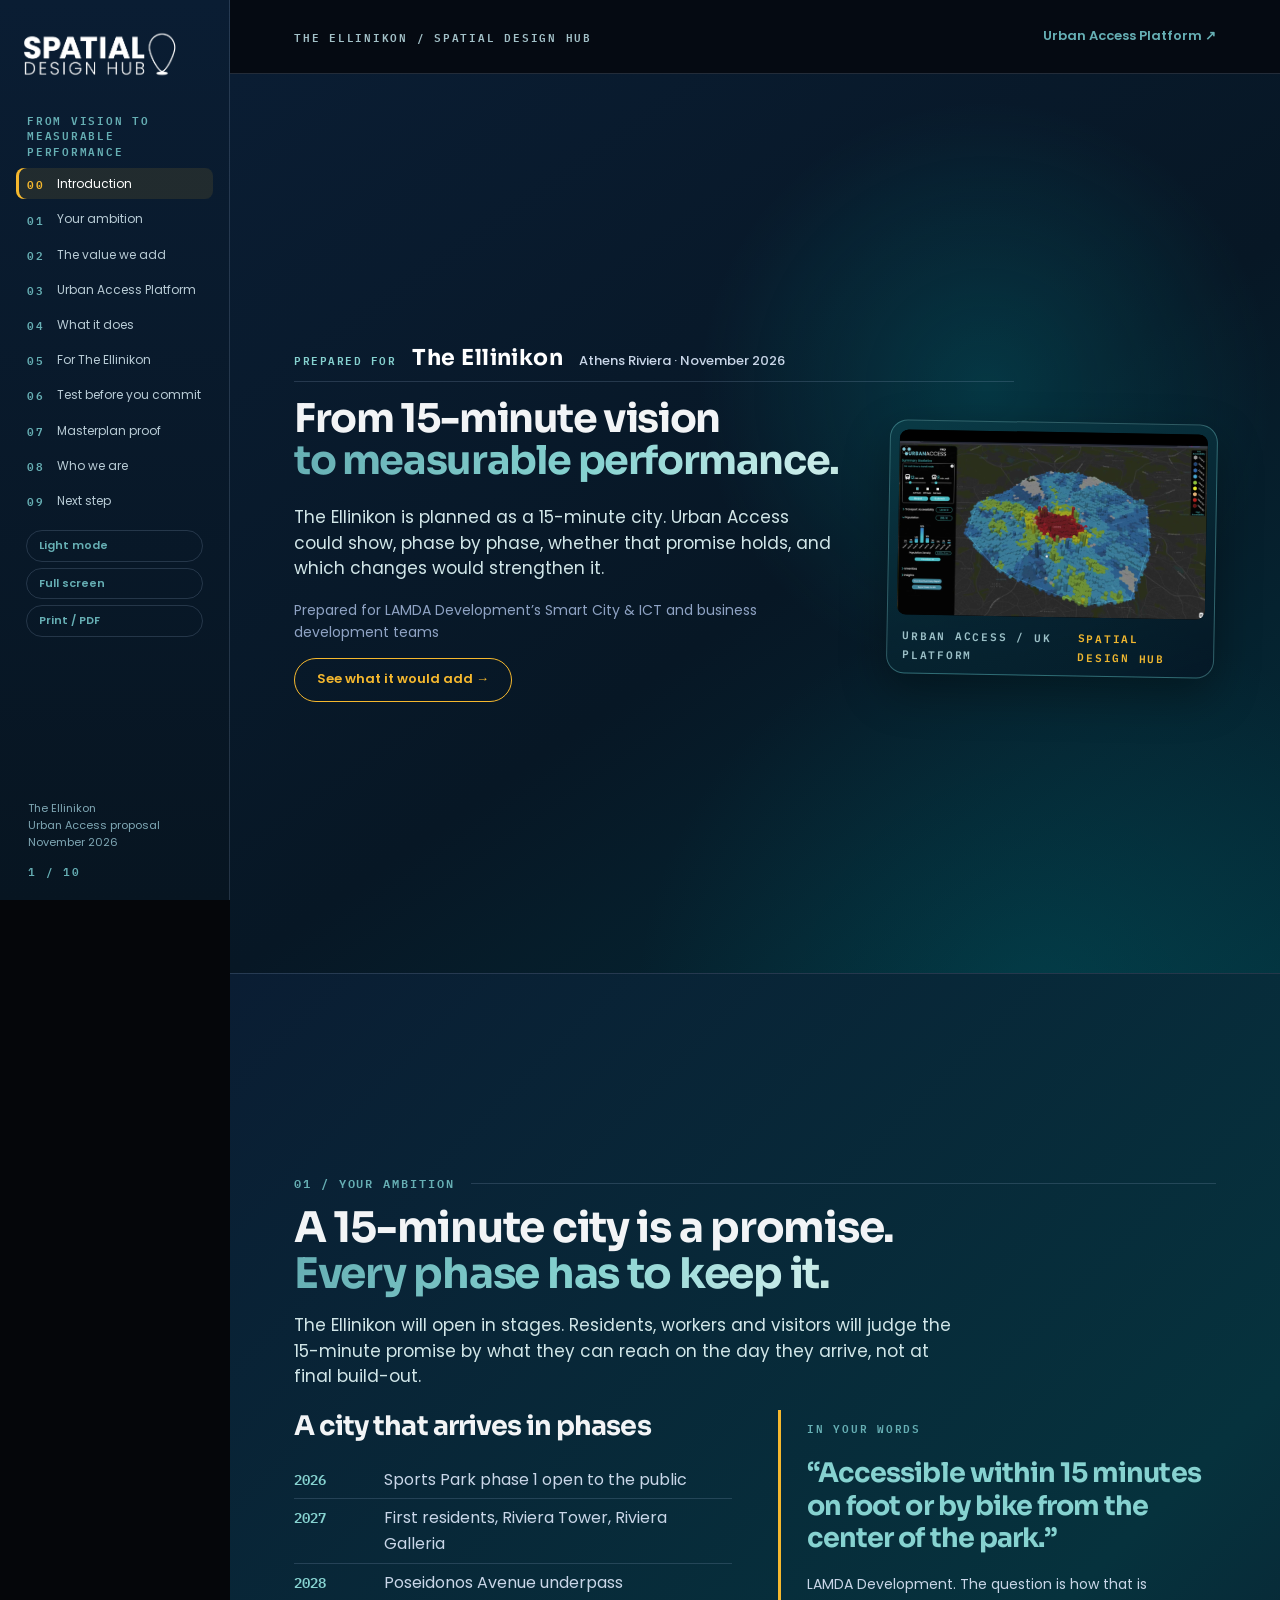
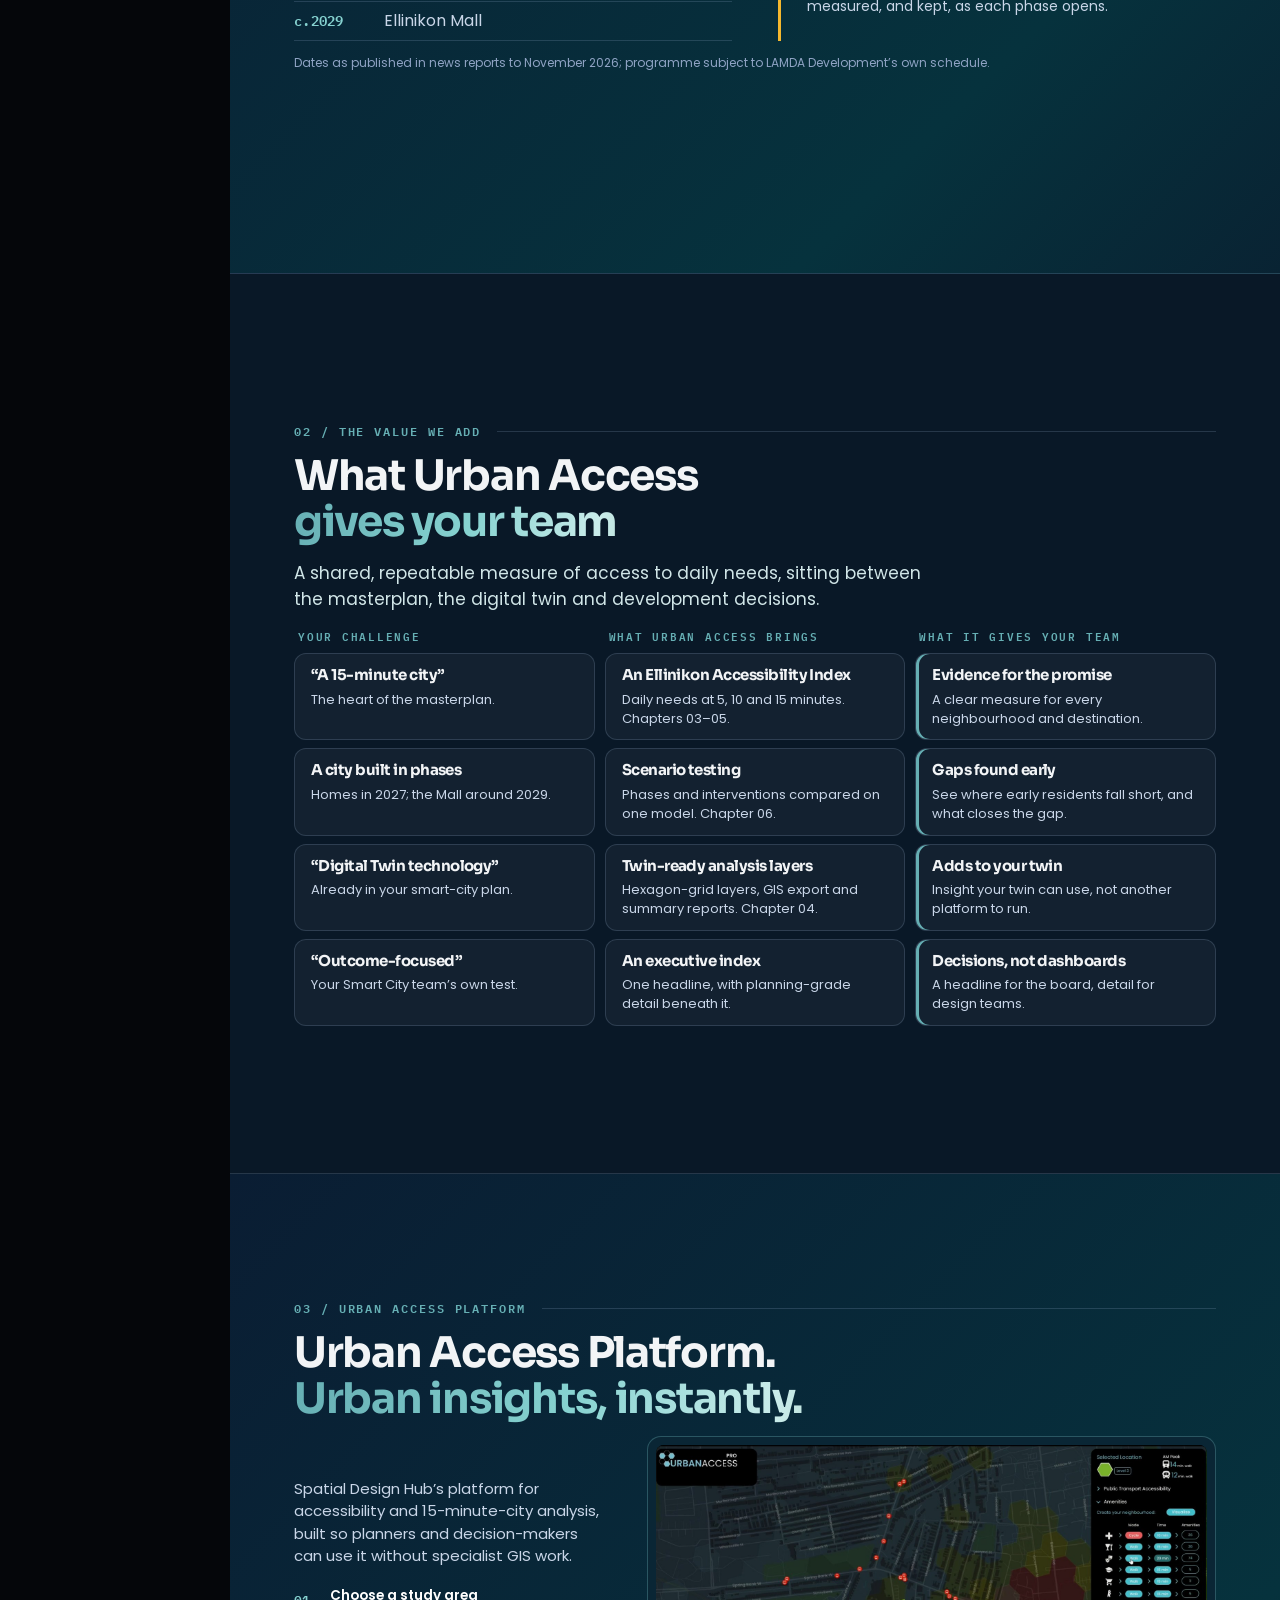
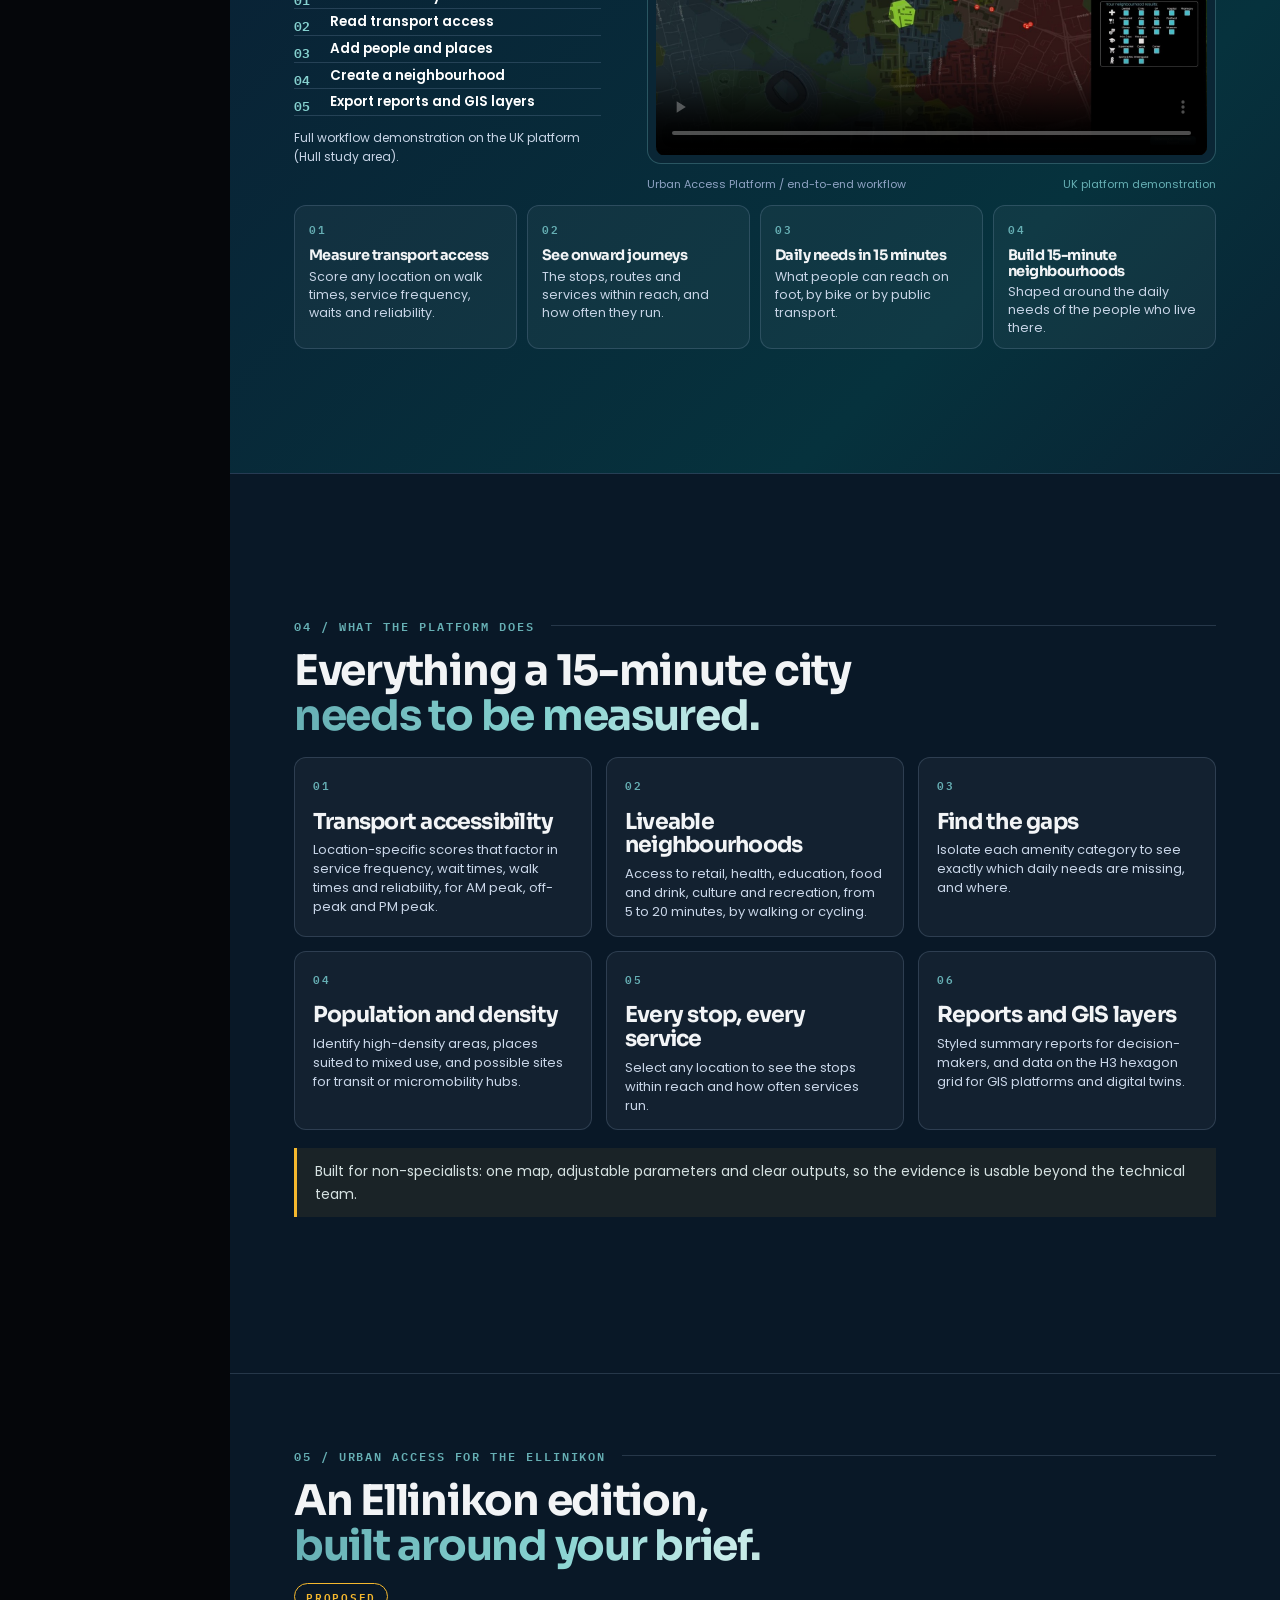
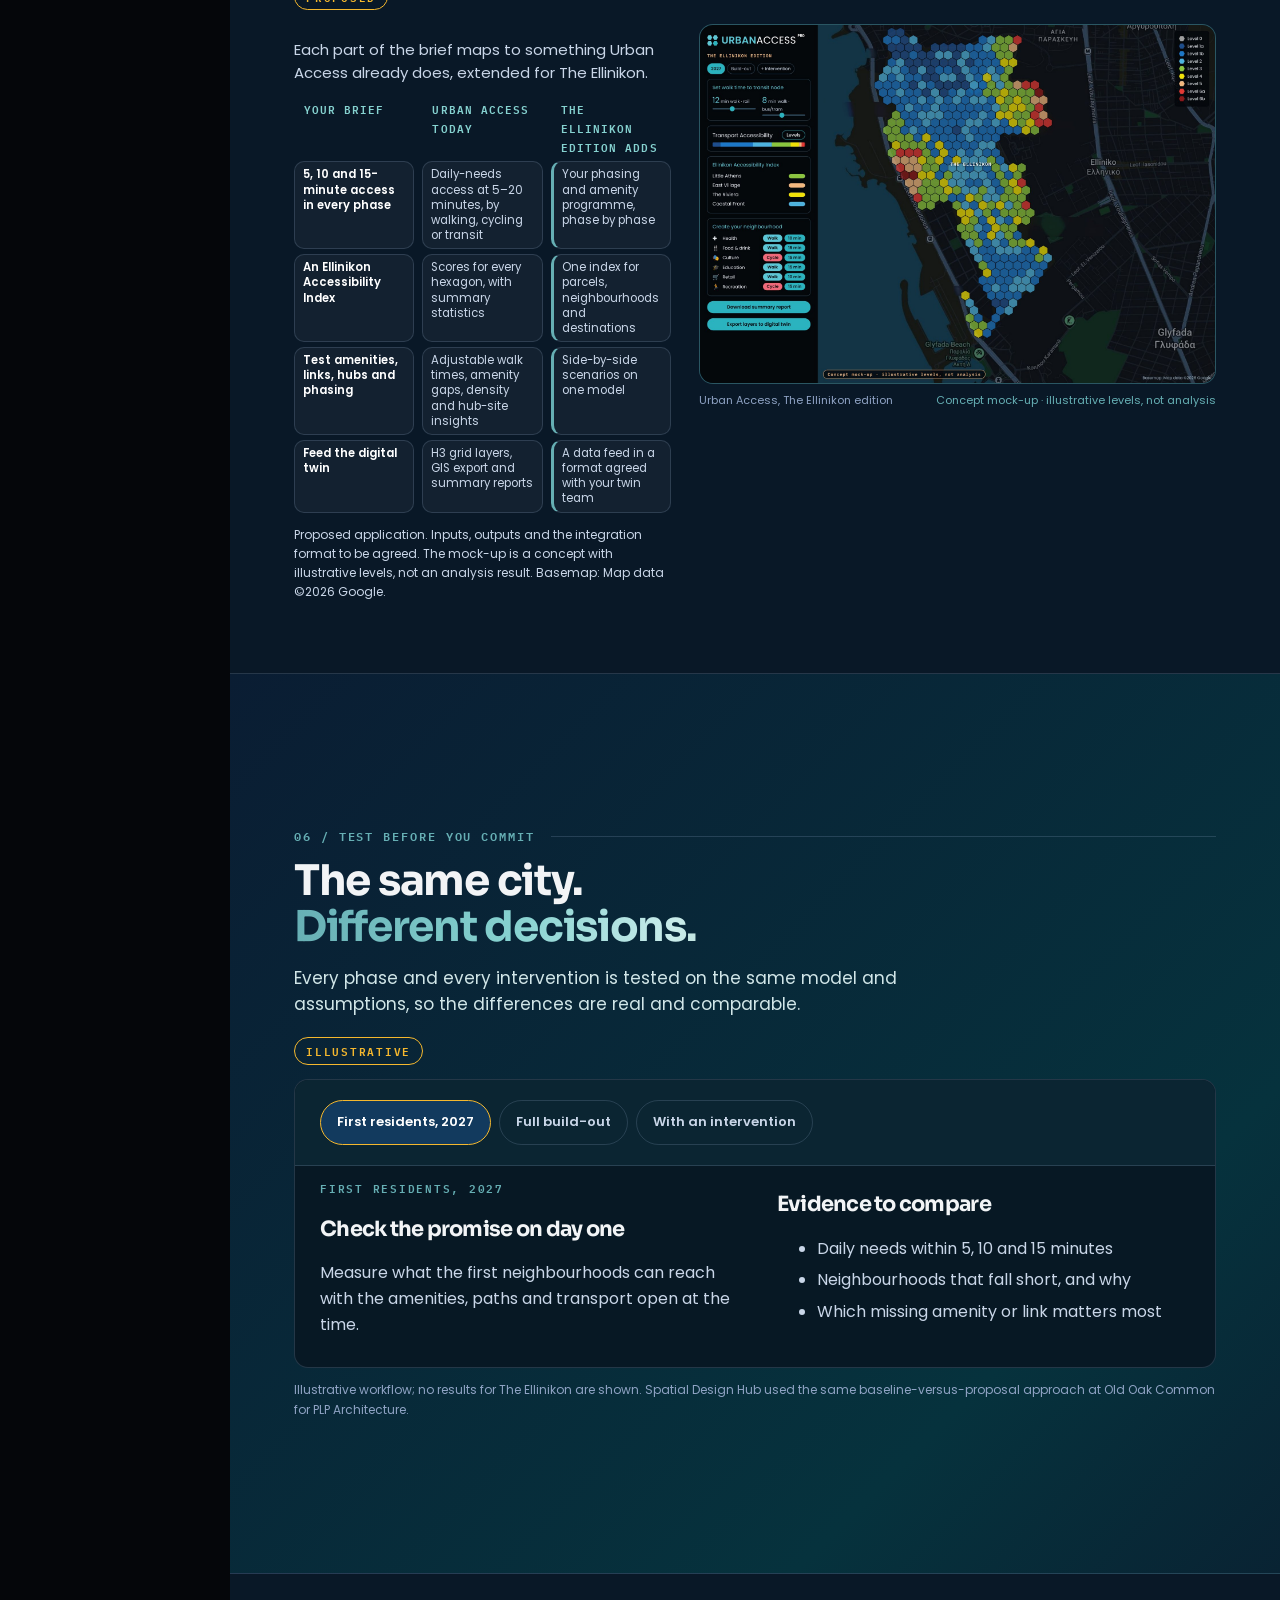
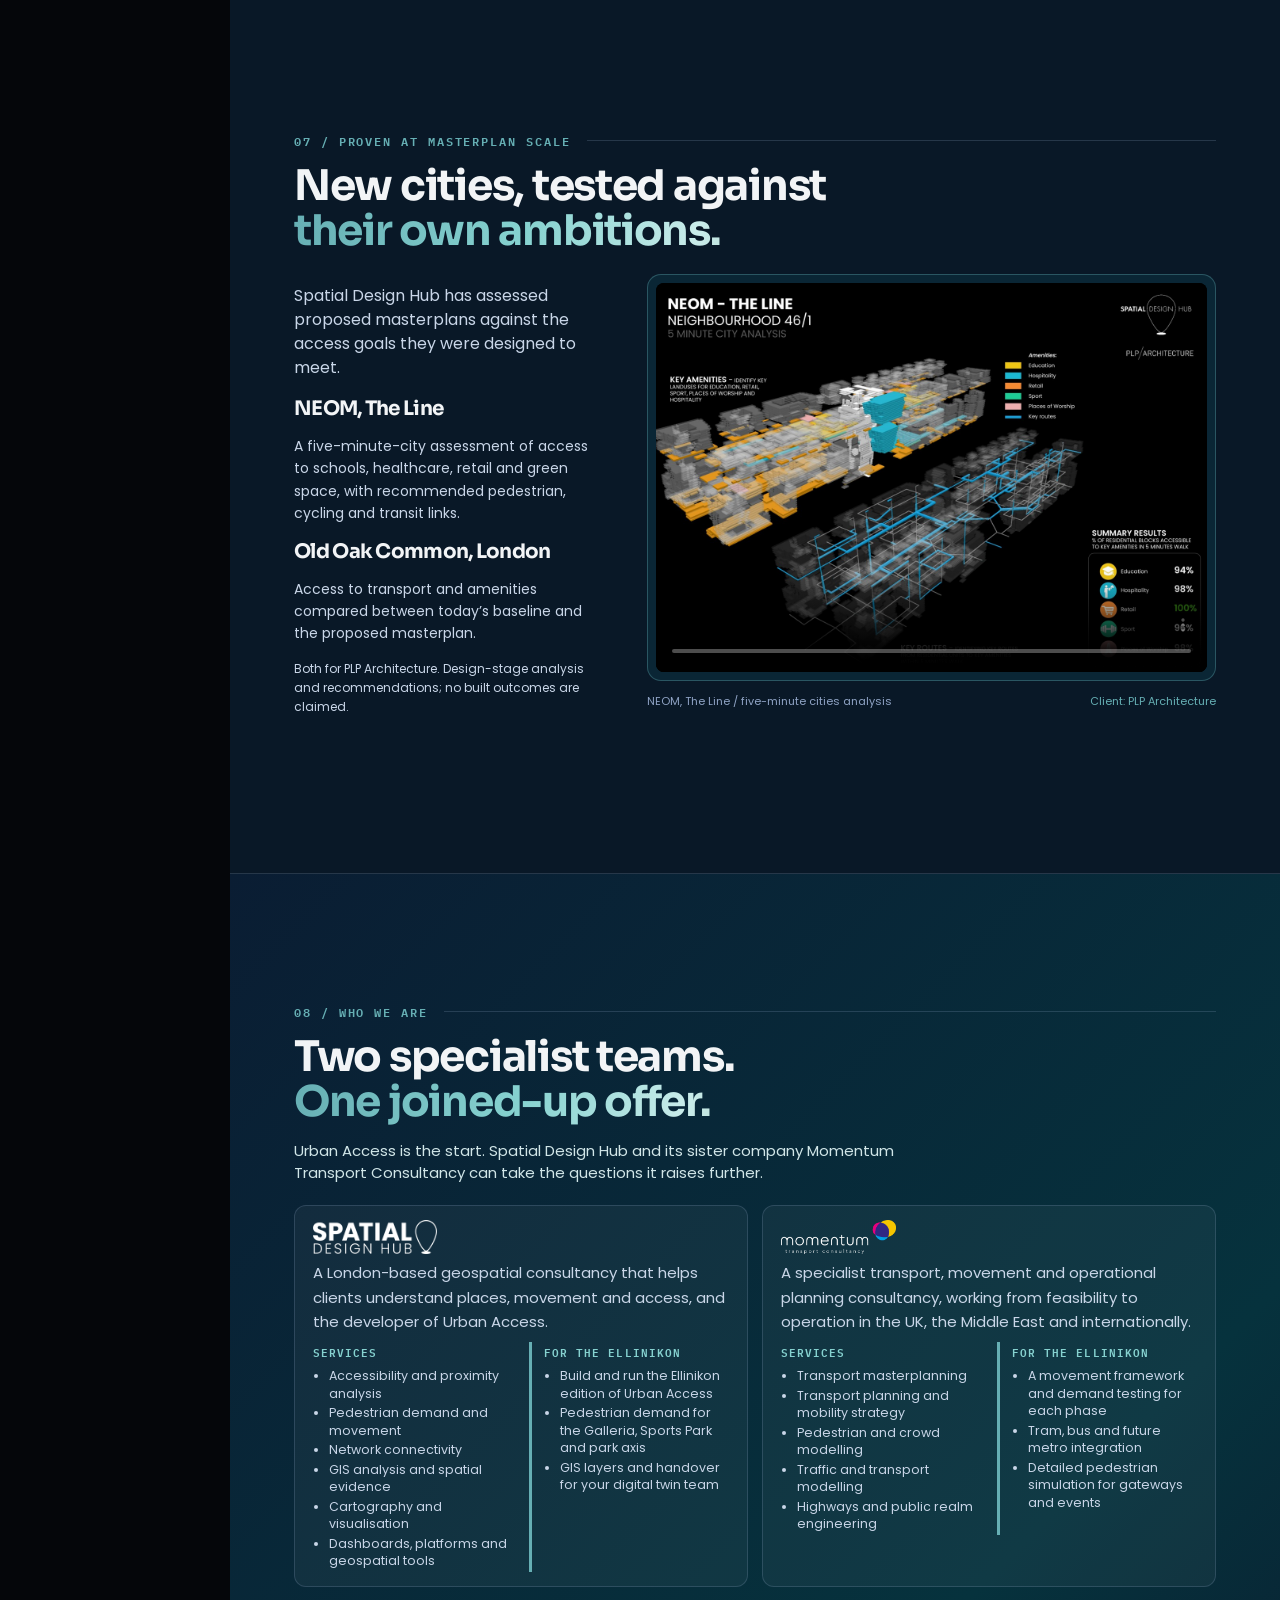
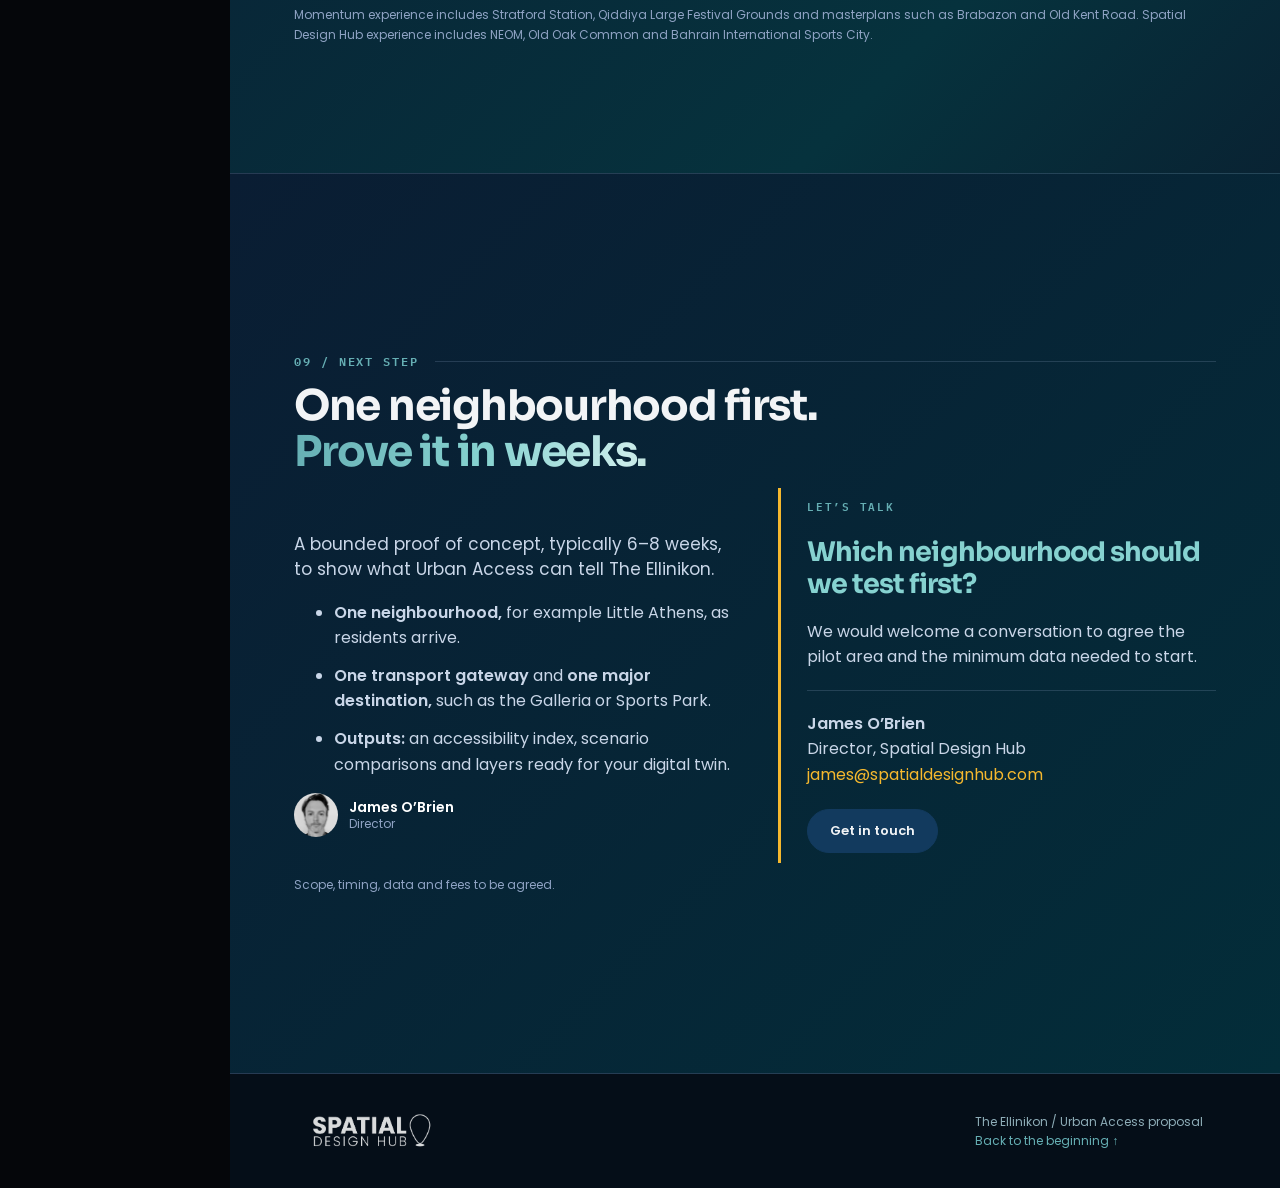
==== commit 90e7369c: "Add files via upload" ====
--- a/ellinikon-urban-access/index.html
+++ b/ellinikon-urban-access/index.html
@@ -1,4 +1,4 @@
-<!doctype html><html lang="en-GB" data-theme="light"><head><meta charset="utf-8"><meta name="viewport" content="width=device-width,initial-scale=1"><meta name="theme-color" content="#FFFFFF"><title>Urban Access for The Ellinikon</title><meta name="description" content="Spatial Design Hub for The Ellinikon: a proposed project-specific Urban Access platform to measure and test 15-minute-city access, phase by phase."><style>
+<!doctype html><html lang="en-GB" data-theme="dark"><head><meta charset="utf-8"><meta name="viewport" content="width=device-width,initial-scale=1"><meta name="theme-color" content="#0A1D33"><title>Urban Access for The Ellinikon</title><meta name="description" content="Spatial Design Hub for The Ellinikon: a proposed project-specific Urban Access platform to measure and test 15-minute-city access, phase by phase."><style>
 :root{--navy:#0A1D33;--deep:#05060A;--blue:#123A5E;--teal:#007A82;--light-teal:#66AFB4;--amber:#FF7A1E;--paper:#F2F4F6;--body:#C9D6E8;--muted:#8FA3C4;--line:rgba(150,212,221,.2)}
 *{box-sizing:border-box}html{scroll-behavior:smooth}body{margin:0;background:var(--deep);color:var(--paper);font:400 16px/1.6 Manrope,Inter,Arial,sans-serif}button,a{font:inherit}button{cursor:pointer}a{color:inherit;text-decoration:none}img{max-width:100%;display:block}button:focus-visible,a:focus-visible{outline:2px solid var(--amber);outline-offset:4px}::selection{background:var(--amber);color:var(--deep)}
 .skip{position:absolute;left:-9999px;top:1rem;background:var(--amber);color:#081c2a;padding:.5rem 1rem;z-index:100}.skip:focus{left:1rem}
@@ -190,7 +190,7 @@
 .card-grid.two{grid-template-columns:repeat(2,1fr)}.partner-row{display:flex;align-items:center;gap:22px;margin-top:20px}.partner-row img{width:170px;height:56px;object-fit:contain}.partner-row .small{margin:0}
 @media(max-width:720px){.card-grid.two{grid-template-columns:1fr}.flow-stack div{grid-template-columns:1fr}.partner-row{flex-direction:column;align-items:flex-start}}
 @media(min-width:1051px) and (max-height:900px){.timeline li{padding:6px 0}.flow-stack{margin:10px 0 2px;gap:6px}.flow-stack div{padding:7px 12px}.card-grid.two .ref-img{aspect-ratio:16/7}.partner-row{margin-top:10px}.partner-row img{height:40px}}
-</style></head><body><a class="skip" href="#main">Skip to content</a><div class="shell"><aside class="rail"><a class="brand" href="#top"><img class="logo-on-dark" src="[data-uri]" alt="Spatial Design Hub"><img class="logo-on-light" src="[data-uri]" alt="Spatial Design Hub"></a><div class="rail-label">From vision to measurable performance</div><nav class="chapter-nav" aria-label="Pitch chapters"><a href="#top"><span>00</span>Introduction</a><a href="#ambition"><span>01</span>Your ambition</a><a href="#value"><span>02</span>The value we add</a><a href="#platform"><span>03</span>Urban Access Platform</a><a href="#features"><span>04</span>What it does</a><a href="#ellinikon"><span>05</span>For The Ellinikon</a><a href="#method"><span>06</span>Test before you commit</a><a href="#evidence"><span>07</span>Masterplan proof</a><a href="#beyond"><span>08</span>Who we are</a><a href="#next"><span>09</span>Next step</a></nav><div class="rail-tools"><button id="theme" type="button" aria-label="Switch to dark mode">Dark mode</button><button id="full" type="button">Full screen</button><button id="print" type="button">Print / PDF</button></div><div class="rail-foot">The Ellinikon<br>Urban Access proposal<br>November 2026<br><span id="counter" aria-live="polite"></span></div></aside>
+</style></head><body><a class="skip" href="#main">Skip to content</a><div class="shell"><aside class="rail"><a class="brand" href="#top"><img class="logo-on-dark" src="[data-uri]" alt="Spatial Design Hub"><img class="logo-on-light" src="[data-uri]